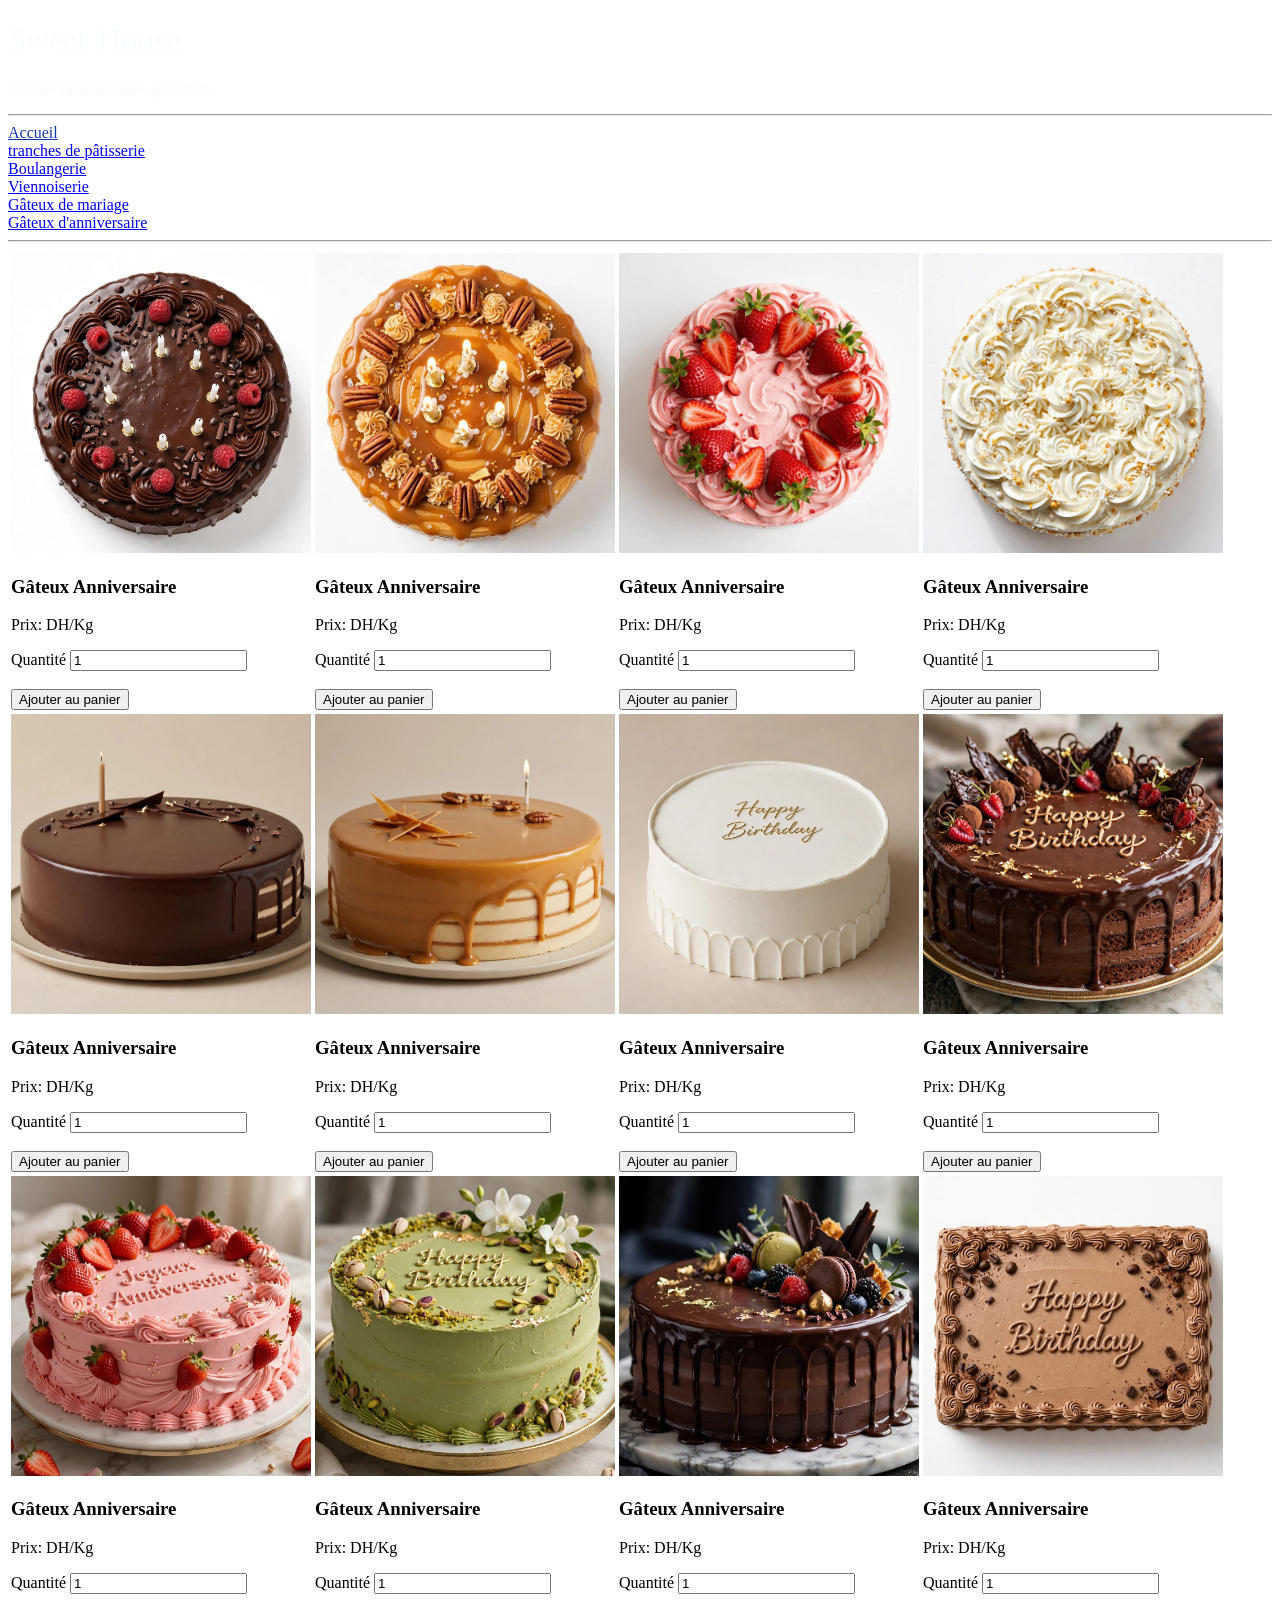
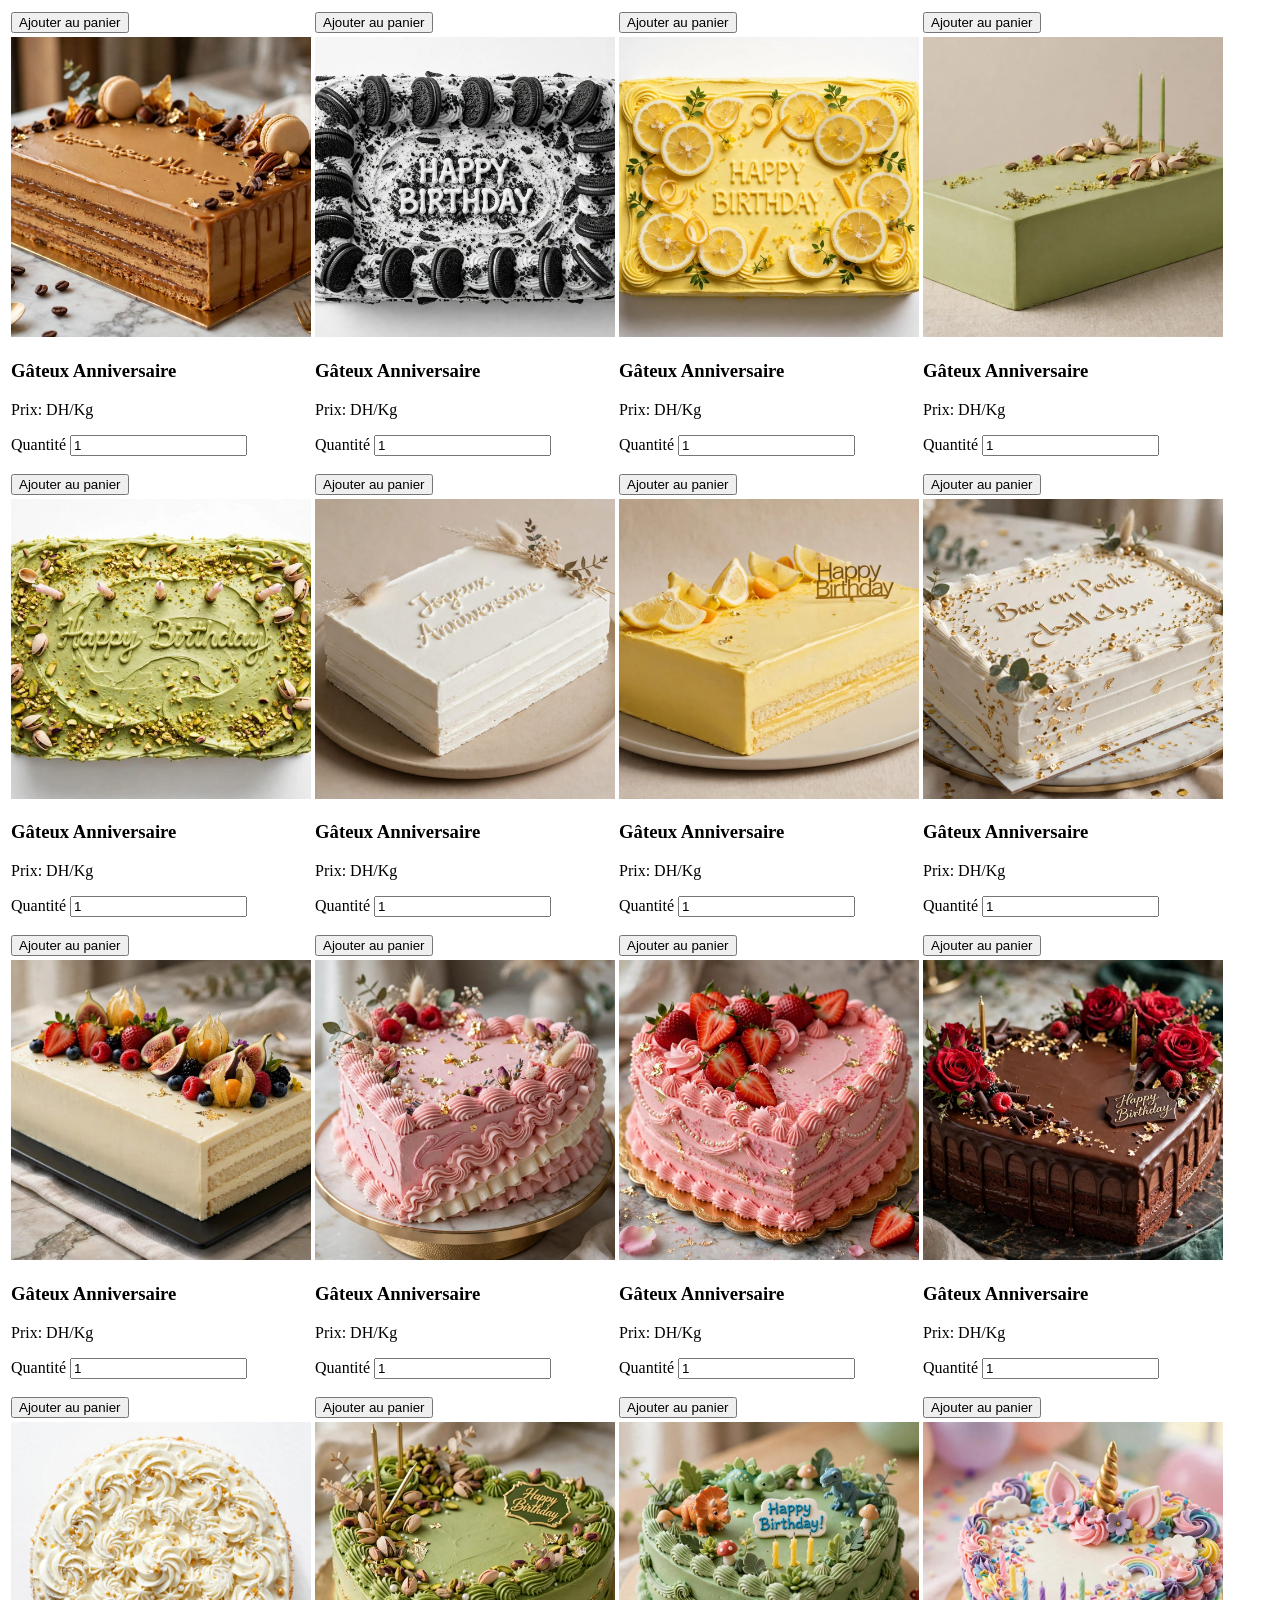
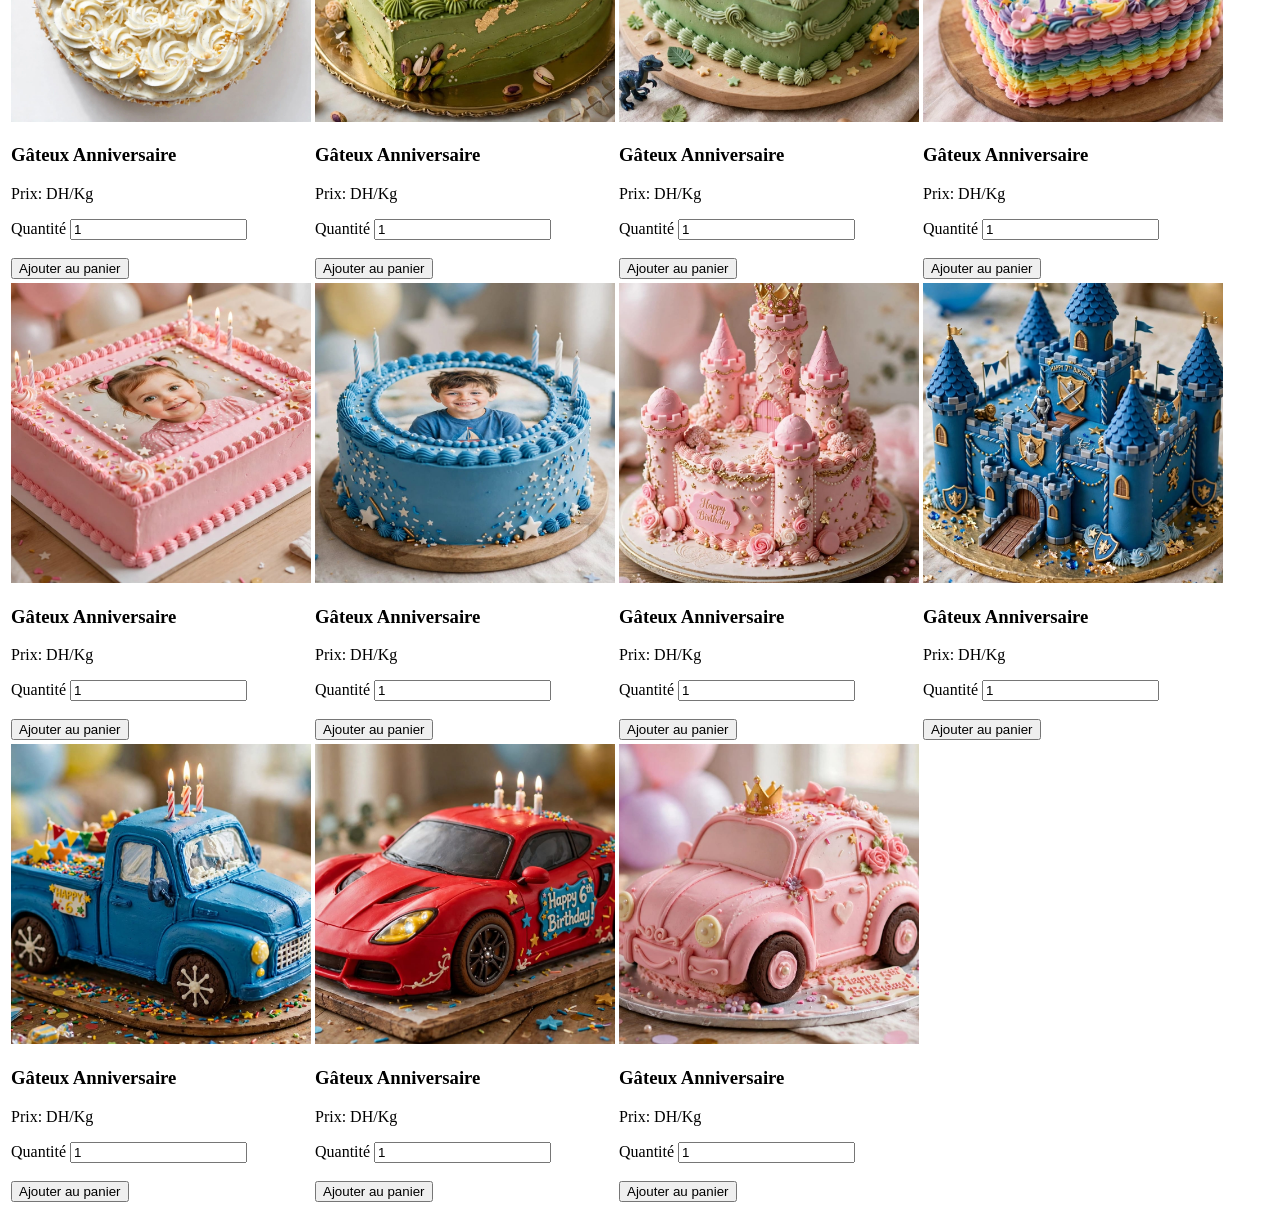
==== anniversaire.html @ 905fd3c9 "Add files via upload" ====
<!DOCTYPE html>
<html lang="en">
<head>
    <meta charset="UTF-8">
    <meta name="viewport" content="width=device-width, initial-scale=1.0">
    <title>Document</title>
</head>
<body>
       <div style="background-image: url(pain.jpeg);">
    <header>
    <h1 style="color: rgb(249, 254, 251);size: 100;">Sweet House</h1>
    <p style="color: rgb(248, 249, 249);">Bienvenue dans notre pâtisserie</p>
    </header>
    <hr>
    <nav>
        <a style="color: rgb(20, 56, 176);" href="indix.html">Accueil</a> <br>
        <a style="color: blue;" href="tranches.html">tranches de pâtisserie</a> <br>
        <a style="color: blue;" href="boulangerie.html">Boulangerie</a> <br>
        <a style="color: blue;" href="viennoiserie.html">Viennoiserie</a><br>
        <a style="color: blue;" href="mariage.html">Gâteux de mariage</a> <br>
        <a style="color: blue;" href="anniversaire.html">Gâteux d'anniversaire</a>
    </nav>
    </div>
    <hr>
    <table>
        <tr>
            <td>
                     <img src="birthay1.jpeg" alt="birthay1" width="300" height="300" style="object-fit: cover;">
                         <h3>Gâteux Anniversaire</h3>
                        <p> Prix: DH/Kg</p>
                        <label>Quantité</label>
                        <input type="number" min="1" value="1">
                        <br><br>
                        <button>Ajouter au panier</button>
            </td>
            <td>
                   <img src="birthday2.jpeg" alt="birthday2" width="300" height="300" style="object-fit: cover;">
                         <h3>Gâteux Anniversaire</h3>
                        <p> Prix: DH/Kg</p>
                        <label>Quantité</label>
                        <input type="number" min="1" value="1">
                        <br><br>
                        <button>Ajouter au panier</button>
            </td>
            <td>
                 <img src="birthday3.jpeg" alt="birthday3" width="300" height="300" style="object-fit: cover;">
                         <h3>Gâteux Anniversaire</h3>
                        <p> Prix: DH/Kg</p>
                        <label>Quantité</label>
                        <input type="number" min="1" value="1">
                        <br><br>
                        <button>Ajouter au panier</button>
            </td>
            <td>
                 <img src="birthday4.jpeg" alt="birthday4" width="300" height="300" style="object-fit: cover;">
                         <h3>Gâteux Anniversaire</h3>
                        <p> Prix: DH/Kg</p>
                        <label>Quantité</label>
                        <input type="number" min="1" value="1">
                        <br><br>
                        <button>Ajouter au panier</button>
            </td>
        </tr>
        <tr>
            <td>
                 <img src="birthday5.jpeg" alt="birthday5" width="300" height="300" style="object-fit: cover;">
                         <h3>Gâteux Anniversaire</h3>
                        <p> Prix: DH/Kg</p>
                        <label>Quantité</label>
                        <input type="number" min="1" value="1">
                        <br><br>
                        <button>Ajouter au panier</button>
            </td>
            <td>
                 <img src="birthday6.jpeg" alt="birthday6" width="300" height="300" style="object-fit: cover;">
                         <h3>Gâteux Anniversaire</h3>
                        <p> Prix: DH/Kg</p>
                        <label>Quantité</label>
                        <input type="number" min="1" value="1">
                        <br><br>
                        <button>Ajouter au panier</button>
            </td>
            <td>
                 <img src="birthday7.jpeg" alt="birthday7" width="300" height="300" style="object-fit: cover;">
                         <h3>Gâteux Anniversaire</h3>
                        <p> Prix: DH/Kg</p>
                        <label>Quantité</label>
                        <input type="number" min="1" value="1">
                        <br><br>
                        <button>Ajouter au panier</button>
            </td>
            <td>
                 <img src="birthday8.jpeg" alt="birthday8" width="300" height="300" style="object-fit: cover;">
                         <h3>Gâteux Anniversaire</h3>
                        <p> Prix: DH/Kg</p>
                        <label>Quantité</label>
                        <input type="number" min="1" value="1">
                        <br><br>
                        <button>Ajouter au panier</button>
            </td>
        </tr>
        <tr>
            <td>
                 <img src="birthday9.jpeg" alt="birthday9" width="300" height="300" style="object-fit: cover;">
                         <h3>Gâteux Anniversaire</h3>
                        <p> Prix: DH/Kg</p>
                        <label>Quantité</label>
                        <input type="number" min="1" value="1">
                        <br><br>
                        <button>Ajouter au panier</button>
            </td>
            <td>
                 <img src="birthday10.jpeg" alt="birthday10" width="300" height="300" style="object-fit: cover;">
                         <h3>Gâteux Anniversaire</h3>
                        <p> Prix: DH/Kg</p>
                        <label>Quantité</label>
                        <input type="number" min="1" value="1">
                        <br><br>
                        <button>Ajouter au panier</button>
            </td>
            <td>
                 <img src="birthday21.jpeg" alt="birthday21" width="300" height="300" style="object-fit: cover;">
                         <h3>Gâteux Anniversaire</h3>
                        <p> Prix: DH/Kg</p>
                        <label>Quantité</label>
                        <input type="number" min="1" value="1">
                        <br><br>
                        <button>Ajouter au panier</button>
            </td>
            <td>
                 <img src="birthday11.jpeg" alt="birthday11" width="300" height="300" style="object-fit: cover;">
                         <h3>Gâteux Anniversaire</h3>
                        <p> Prix: DH/Kg</p>
                        <label>Quantité</label>
                        <input type="number" min="1" value="1">
                        <br><br>
                        <button>Ajouter au panier</button>
            </td>
        </tr>
        <tr>
            <td>
                 <img src="birthday18.jpeg" alt="birthday18" width="300" height="300" style="object-fit: cover;">
                         <h3>Gâteux Anniversaire</h3>
                        <p> Prix: DH/Kg</p>
                        <label>Quantité</label>
                        <input type="number" min="1" value="1">
                        <br><br>
                        <button>Ajouter au panier</button>
            </td>
            <td>
                 <img src="birthday14.jpeg" alt="birthday14" width="300" height="300" style="object-fit: cover;">
                         <h3>Gâteux Anniversaire</h3>
                        <p> Prix: DH/Kg</p>
                        <label>Quantité</label>
                        <input type="number" min="1" value="1">
                        <br><br>
                        <button>Ajouter au panier</button>
            </td>
            <td>
                 <img src="birthday13.jpeg" alt="birthday13" width="300" height="300" style="object-fit: cover;">
                         <h3>Gâteux Anniversaire</h3>
                        <p> Prix: DH/Kg</p>
                        <label>Quantité</label>
                        <input type="number" min="1" value="1">
                        <br><br>
                        <button>Ajouter au panier</button>
            </td>
            <td>
                 <img src="birthday15.jpeg" alt="birthday15" width="300" height="300" style="object-fit: cover;">
                         <h3>Gâteux Anniversaire</h3>
                        <p> Prix: DH/Kg</p>
                        <label>Quantité</label>
                        <input type="number" min="1" value="1">
                        <br><br>
                        <button>Ajouter au panier</button>
            </td>
        </tr>
        <tr>
            <td>
                 <img src="birthday12.jpeg" alt="birthday12" width="300" height="300" style="object-fit: cover;">
                         <h3>Gâteux Anniversaire</h3>
                        <p> Prix: DH/Kg</p>
                        <label>Quantité</label>
                        <input type="number" min="1" value="1">
                        <br><br>
                        <button>Ajouter au panier</button>
            </td>
            <td>
                 <img src="birthday17.jpeg" alt="birthday17" width="300" height="300" style="object-fit: cover;">
                         <h3>Gâteux Anniversaire</h3>
                        <p> Prix: DH/Kg</p>
                        <label>Quantité</label>
                        <input type="number" min="1" value="1">
                        <br><br>
                        <button>Ajouter au panier</button>
            </td>
            <td>
                 <img src="birthday16.jpeg" alt="birthday16" width="300" height="300" style="object-fit: cover;">
                         <h3>Gâteux Anniversaire</h3>
                        <p> Prix: DH/Kg</p>
                        <label>Quantité</label>
                        <input type="number" min="1" value="1">
                        <br><br>
                        <button>Ajouter au panier</button>
            </td>
            <td>
                 <img src="birthday19.jpeg" alt="birthday19" width="300" height="300" style="object-fit: cover;">
                         <h3>Gâteux Anniversaire</h3>
                        <p> Prix: DH/Kg</p>
                        <label>Quantité</label>
                        <input type="number" min="1" value="1">
                        <br><br>
                        <button>Ajouter au panier</button>
            </td>
        </tr>
        <tr>
            <td>
                 <img src="birthday20.jpeg" alt="birthday20" width="300" height="300" style="object-fit: cover;">
                         <h3>Gâteux Anniversaire</h3>
                        <p> Prix: DH/Kg</p>
                        <label>Quantité</label>
                        <input type="number" min="1" value="1">
                        <br><br>
                        <button>Ajouter au panier</button>
            </td>
            <td>
                 <img src="birthday28.jpeg" alt="birthday28" width="300" height="300" style="object-fit: cover;">
                         <h3>Gâteux Anniversaire</h3>
                        <p> Prix: DH/Kg</p>
                        <label>Quantité</label>
                        <input type="number" min="1" value="1">
                        <br><br>
                        <button>Ajouter au panier</button>
            </td>
            <td>
                 <img src="birthday23.jpeg" alt="birthday23" width="300" height="300" style="object-fit: cover;">
                         <h3>Gâteux Anniversaire</h3>
                        <p> Prix: DH/Kg</p>
                        <label>Quantité</label>
                        <input type="number" min="1" value="1">
                        <br><br>
                        <button>Ajouter au panier</button>
            </td>
            <td>
                 <img src="birthday22.jpeg" alt="birthday22" width="300" height="300" style="object-fit: cover;">
                         <h3>Gâteux Anniversaire</h3>
                        <p> Prix: DH/Kg</p>
                        <label>Quantité</label>
                        <input type="number" min="1" value="1">
                        <br><br>
                        <button>Ajouter au panier</button>
            </td>
        </tr>
        <tr>
            <td>
                 <img src="birthday4.jpeg" alt="birthday24" width="300" height="300" style="object-fit: cover;">
                         <h3>Gâteux Anniversaire</h3>
                        <p> Prix: DH/Kg</p>
                        <label>Quantité</label>
                        <input type="number" min="1" value="1">
                        <br><br>
                        <button>Ajouter au panier</button>
            </td>
            <td>
                 <img src="birthday25.jpeg" alt="birthday25" width="300" height="300" style="object-fit: cover;">
                         <h3>Gâteux Anniversaire</h3>
                        <p> Prix: DH/Kg</p>
                        <label>Quantité</label>
                        <input type="number" min="1" value="1">
                        <br><br>
                        <button>Ajouter au panier</button>
            </td>
            <td>
                 <img src="birthday27.jpeg" alt="birthday27" width="300" height="300" style="object-fit: cover;">
                         <h3>Gâteux Anniversaire</h3>
                        <p> Prix: DH/Kg</p>
                        <label>Quantité</label>
                        <input type="number" min="1" value="1">
                        <br><br>
                        <button>Ajouter au panier</button>
            </td>
            <td>
                 <img src="birthday26.jpeg" alt="birthday26" width="300" height="300" style="object-fit: cover;">
                         <h3>Gâteux Anniversaire</h3>
                        <p> Prix: DH/Kg</p>
                        <label>Quantité</label>
                        <input type="number" min="1" value="1">
                        <br><br>
                        <button>Ajouter au panier</button>
            </td>
        </tr>
        <tr>
            <td>
                 <img src="birthday29.jpeg" alt="birthday29" width="300" height="300" style="object-fit: cover;">
                         <h3>Gâteux Anniversaire</h3>
                        <p> Prix: DH/Kg</p>
                        <label>Quantité</label>
                        <input type="number" min="1" value="1">
                        <br><br>
                        <button>Ajouter au panier</button>
            </td>
            <td>
                 <img src="birthday30.jpeg" alt="birthday30" width="300" height="300" style="object-fit: cover;">
                         <h3>Gâteux Anniversaire</h3>
                        <p> Prix: DH/Kg</p>
                        <label>Quantité</label>
                        <input type="number" min="1" value="1">
                        <br><br>
                        <button>Ajouter au panier</button>
            </td>
            <td>
                 <img src="birthday34.jpeg" alt="birthday34" width="300" height="300" style="object-fit: cover;">
                         <h3>Gâteux Anniversaire</h3>
                        <p> Prix: DH/Kg</p>
                        <label>Quantité</label>
                        <input type="number" min="1" value="1">
                        <br><br>
                        <button>Ajouter au panier</button>
            </td>
            <td>
                 <img src="birthday35.jpeg" alt="birthday35" width="300" height="300" style="object-fit: cover;">
                         <h3>Gâteux Anniversaire</h3>
                        <p> Prix: DH/Kg</p>
                        <label>Quantité</label>
                        <input type="number" min="1" value="1">
                        <br><br>
                        <button>Ajouter au panier</button>
            </td>
        </tr>
        <tr>
            <td>
                 <img src="birthday32.jpeg" alt="birthday32" width="300" height="300" style="object-fit: cover;">
                         <h3>Gâteux Anniversaire</h3>
                        <p> Prix: DH/Kg</p>
                        <label>Quantité</label>
                        <input type="number" min="1" value="1">
                        <br><br>
                        <button>Ajouter au panier</button>
            </td>
            <td>
                 <img src="birthday31.jpeg" alt="birthday31" width="300" height="300" style="object-fit: cover;">
                         <h3>Gâteux Anniversaire</h3>
                        <p> Prix: DH/Kg</p>
                        <label>Quantité</label>
                        <input type="number" min="1" value="1">
                        <br><br>
                        <button>Ajouter au panier</button>
            </td>
            <td>
                 <img src="birthday33.jpeg" alt="birthday33" width="300" height="300" style="object-fit: cover;">
                         <h3>Gâteux Anniversaire</h3>
                        <p> Prix: DH/Kg</p>
                        <label>Quantité</label>
                        <input type="number" min="1" value="1">
                        <br><br>
                        <button>Ajouter au panier</button>
            </td>
        </tr>
    </table>
</body>
</html>
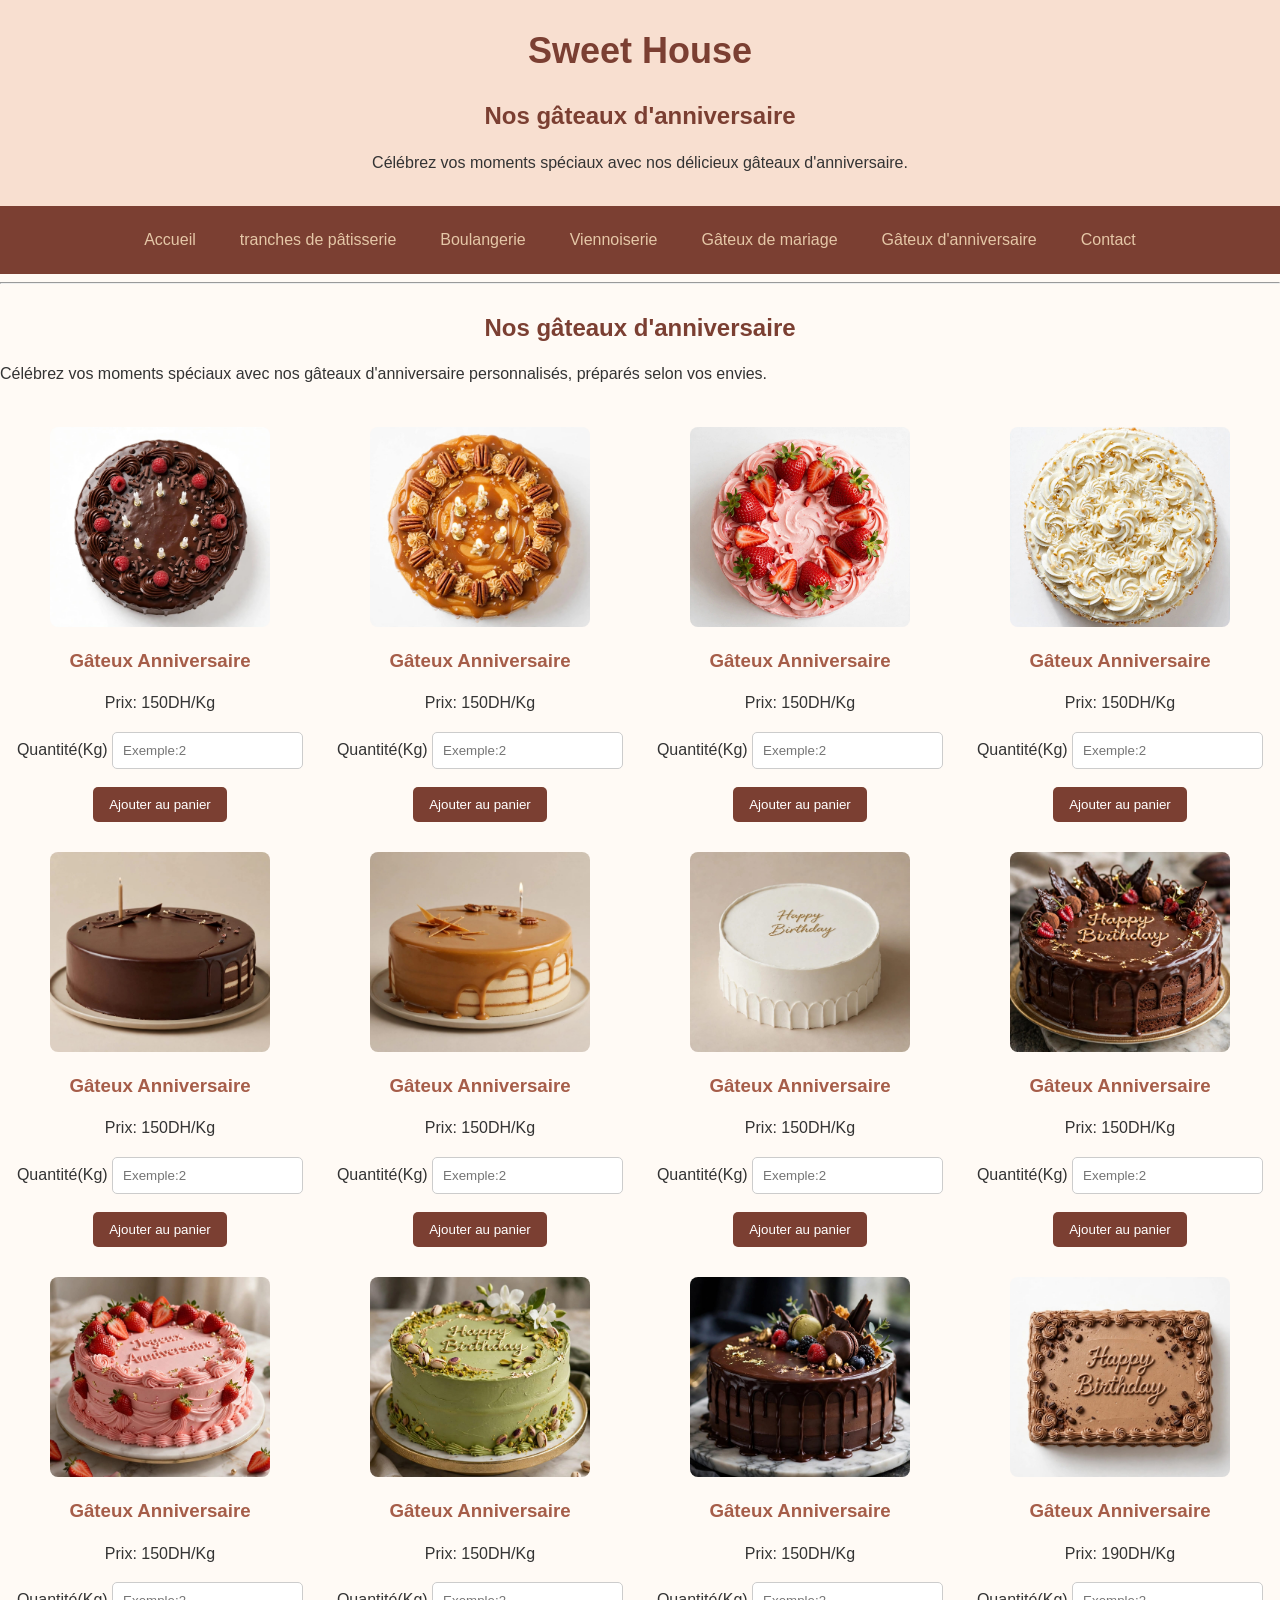
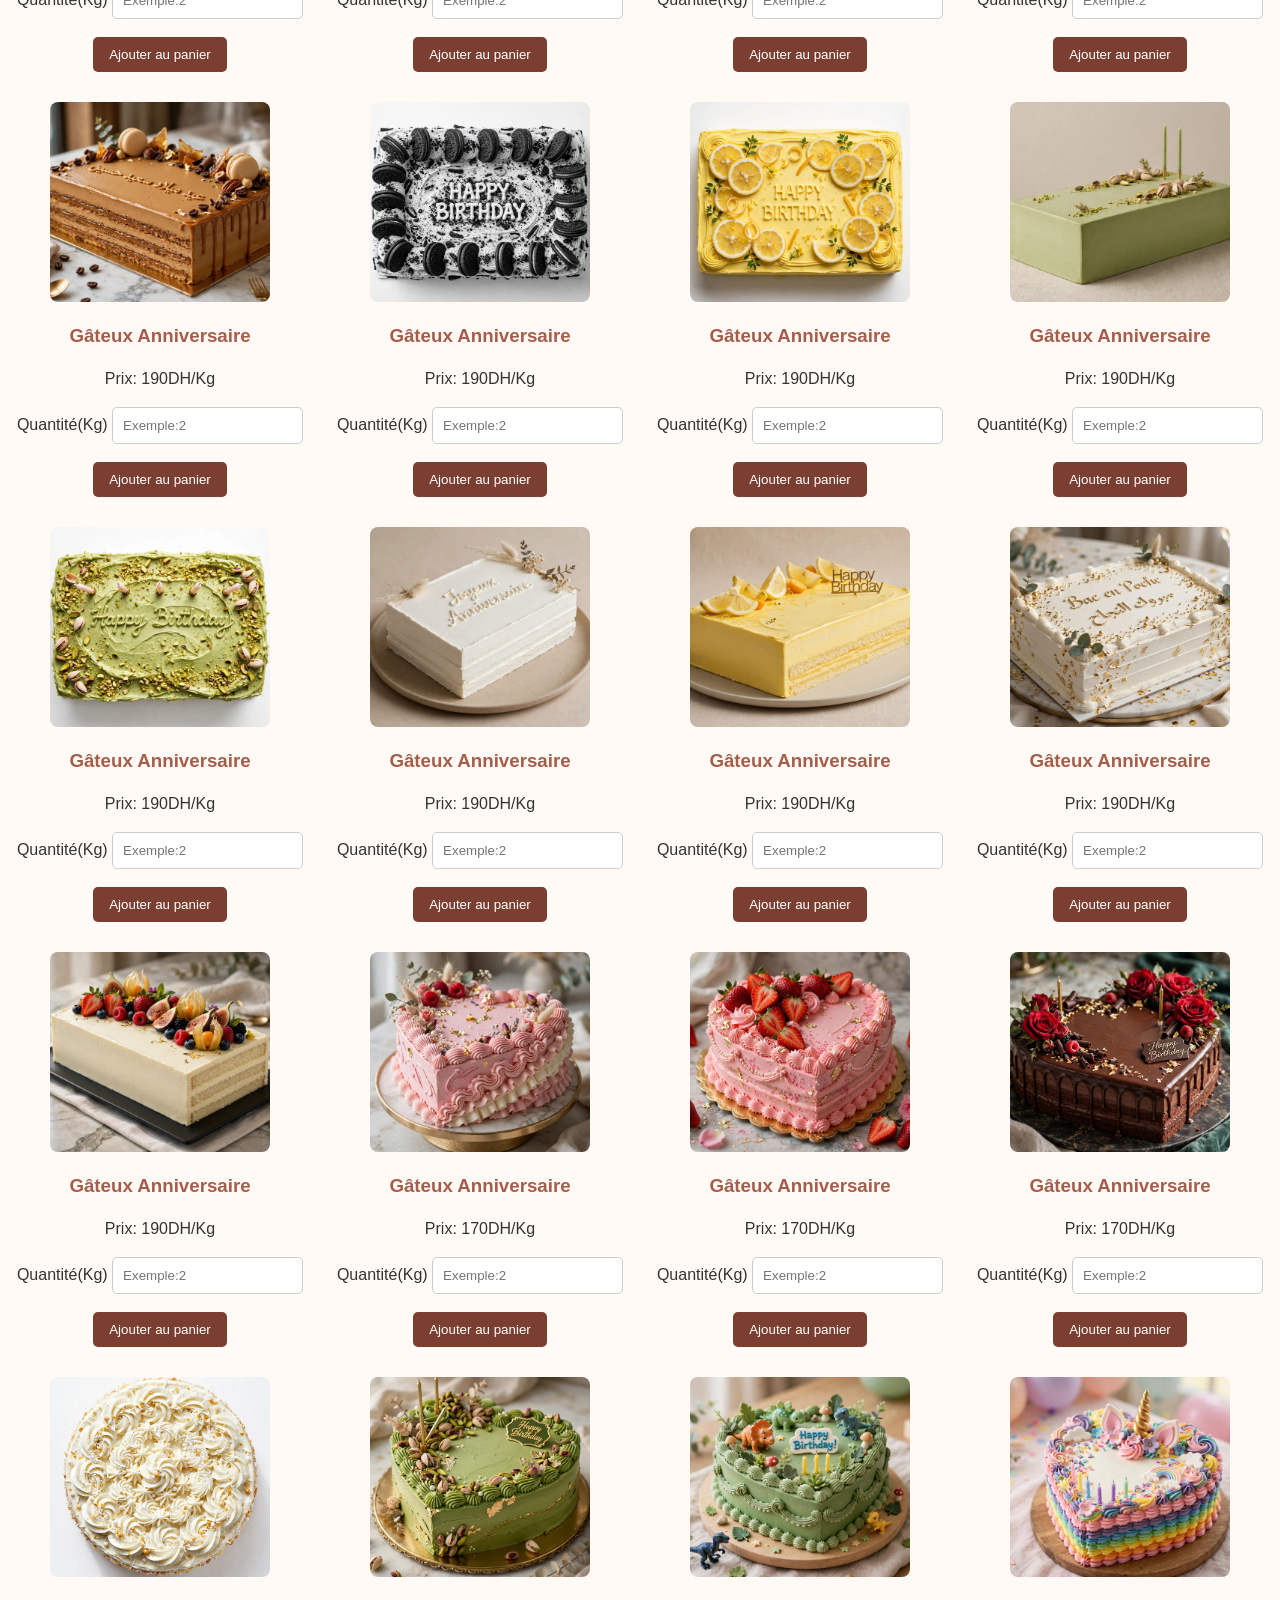
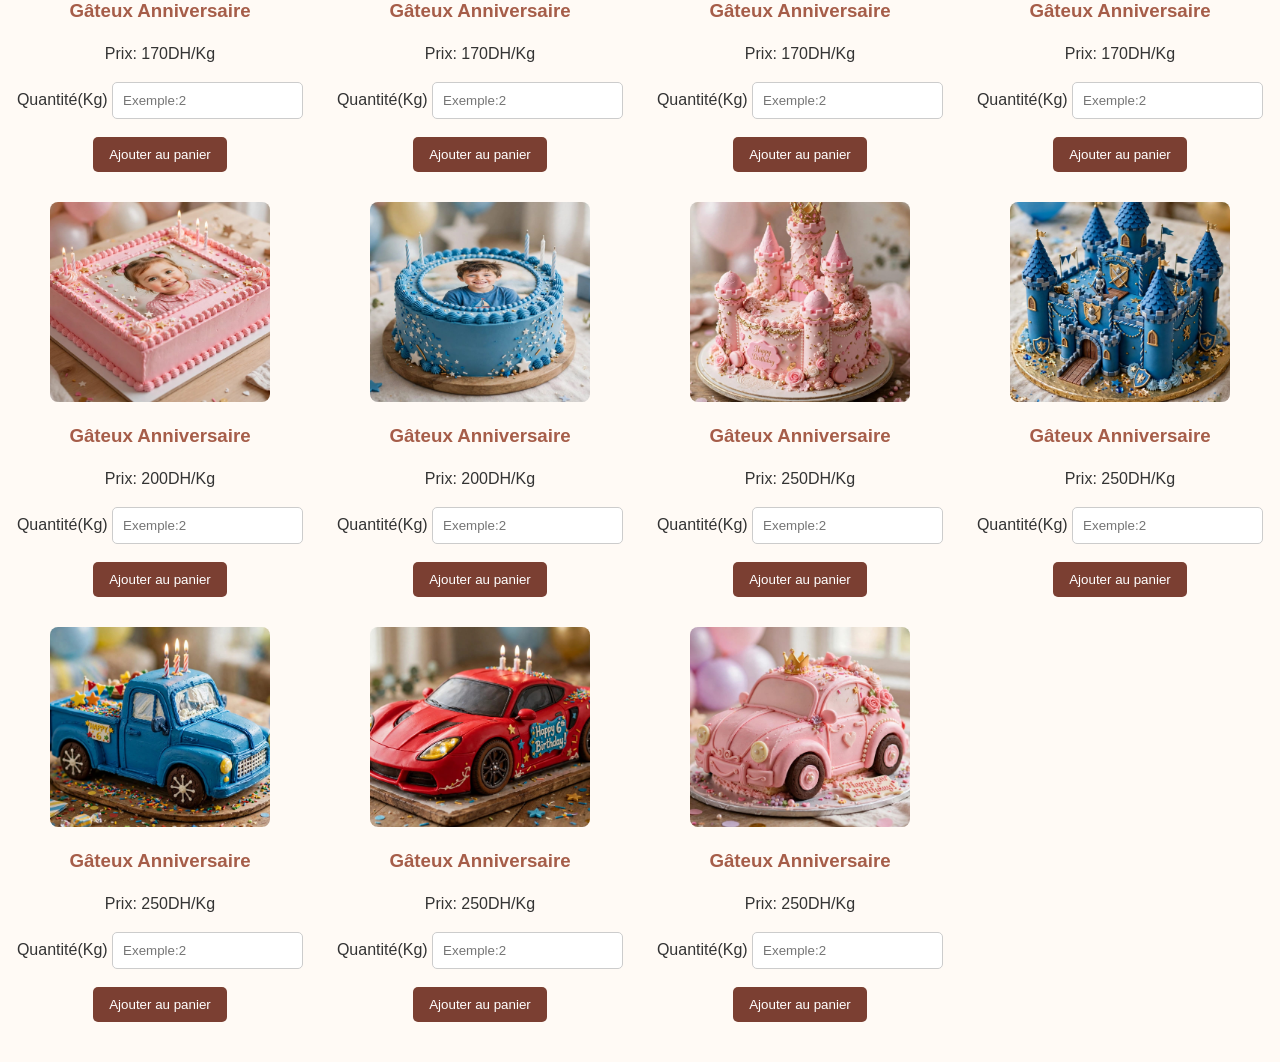
==== commit ca9b72ec: "Add files via upload" ====
--- a/anniversaire.html
+++ b/anniversaire.html
@@ -4,59 +4,62 @@
     <meta charset="UTF-8">
     <meta name="viewport" content="width=device-width, initial-scale=1.0">
     <title>Document</title>
+    <link rel="stylesheet" href="style.css">
 </head>
 <body>
-       <div style="background-image: url(pain.jpeg);">
+      <div>
     <header>
-    <h1 style="color: rgb(249, 254, 251);size: 100;">Sweet House</h1>
-    <p style="color: rgb(248, 249, 249);">Bienvenue dans notre pâtisserie</p>
+        <h1>Sweet House</h1>
+        <h2>Nos gâteaux d'anniversaire</h2>
+        <p>Célébrez vos moments spéciaux avec nos délicieux gâteaux d'anniversaire.</p>
     </header>
-    <hr>
     <nav>
-        <a style="color: rgb(20, 56, 176);" href="indix.html">Accueil</a> <br>
-        <a style="color: blue;" href="tranches.html">tranches de pâtisserie</a> <br>
-        <a style="color: blue;" href="boulangerie.html">Boulangerie</a> <br>
-        <a style="color: blue;" href="viennoiserie.html">Viennoiserie</a><br>
-        <a style="color: blue;" href="mariage.html">Gâteux de mariage</a> <br>
-        <a style="color: blue;" href="anniversaire.html">Gâteux d'anniversaire</a>
+        <a  href="index.html">Accueil</a> <br>
+        <a  href="tranches.html">tranches de pâtisserie</a> <br>
+        <a  href="boulangerie.html">Boulangerie</a> <br>
+        <a  href="viennoiserie.html">Viennoiserie</a><br>
+        <a  href="mariage.html">Gâteux de mariage</a> <br>
+        <a  href="anniversaire.html">Gâteux d'anniversaire</a><br>
+        <a  href="contact.html">Contact</a>
     </nav>
     </div>
     <hr>
+    <h2>Nos gâteaux d'anniversaire</h2>
+    <p>Célébrez vos moments spéciaux avec nos gâteaux d'anniversaire personnalisés, préparés selon vos envies.</p>
     <table>
         <tr>
             <td>
                      <img src="birthay1.jpeg" alt="birthay1" width="300" height="300" style="object-fit: cover;">
                          <h3>Gâteux Anniversaire</h3>
-                        <p> Prix: DH/Kg</p>
-                        <label>Quantité</label>
-                        <input type="number" min="1" value="1">
+                        <p> Prix: 150DH/Kg</p>
+                        <label for="quantite1">Quantité(Kg)</label>
+                        <input type="number" id="quantite1" name="quantite1" min="0.5" step="0.5" placeholder="Exemple:2">
                         <br><br>
                         <button>Ajouter au panier</button>
             </td>
             <td>
                    <img src="birthday2.jpeg" alt="birthday2" width="300" height="300" style="object-fit: cover;">
                          <h3>Gâteux Anniversaire</h3>
-                        <p> Prix: DH/Kg</p>
-                        <label>Quantité</label>
-                        <input type="number" min="1" value="1">
+                         <p> Prix: 150DH/Kg</p>
+                        <label for="quantite2">Quantité(Kg)</label>
+                        <input type="number" id="quantite2" name="quantite2" min="0.5" step="0.5" placeholder="Exemple:2">
                         <br><br>
                         <button>Ajouter au panier</button>
             </td>
             <td>
                  <img src="birthday3.jpeg" alt="birthday3" width="300" height="300" style="object-fit: cover;">
                          <h3>Gâteux Anniversaire</h3>
-                        <p> Prix: DH/Kg</p>
-                        <label>Quantité</label>
-                        <input type="number" min="1" value="1">
-                        <br><br>
-                        <button>Ajouter au panier</button>
-            </td>
+                       <p> Prix: 150DH/Kg</p>
+                        <label for="quantite3">Quantité(Kg)</label>
+                        <input type="number" id="quantite3" name="quantite3" min="0.5" step="0.5" placeholder="Exemple:2">
+                        <br><br>
+                        <button>Ajouter au panier</button>
             <td>
                  <img src="birthday4.jpeg" alt="birthday4" width="300" height="300" style="object-fit: cover;">
                          <h3>Gâteux Anniversaire</h3>
-                        <p> Prix: DH/Kg</p>
-                        <label>Quantité</label>
-                        <input type="number" min="1" value="1">
+                        <p> Prix: 150DH/Kg</p>
+                        <label for="quantite4">Quantité(Kg)</label>
+                        <input type="number" id="quantite4" name="quantite4" min="0.5" step="0.5" placeholder="Exemple:2">
                         <br><br>
                         <button>Ajouter au panier</button>
             </td>
@@ -65,36 +68,36 @@
             <td>
                  <img src="birthday5.jpeg" alt="birthday5" width="300" height="300" style="object-fit: cover;">
                          <h3>Gâteux Anniversaire</h3>
-                        <p> Prix: DH/Kg</p>
-                        <label>Quantité</label>
-                        <input type="number" min="1" value="1">
+                        <p> Prix: 150DH/Kg</p>
+                        <label for="quantite5">Quantité(Kg)</label>
+                        <input type="number" id="quantite5" name="quantite5" min="0.5" step="0.5" placeholder="Exemple:2">
                         <br><br>
                         <button>Ajouter au panier</button>
             </td>
             <td>
                  <img src="birthday6.jpeg" alt="birthday6" width="300" height="300" style="object-fit: cover;">
                          <h3>Gâteux Anniversaire</h3>
-                        <p> Prix: DH/Kg</p>
-                        <label>Quantité</label>
-                        <input type="number" min="1" value="1">
+                        <p> Prix: 150DH/Kg</p>
+                        <label for="quantite6">Quantité(Kg)</label>
+                        <input type="number" id="quantite6" name="quantite6" min="0.5" step="0.5" placeholder="Exemple:2">
                         <br><br>
                         <button>Ajouter au panier</button>
             </td>
             <td>
                  <img src="birthday7.jpeg" alt="birthday7" width="300" height="300" style="object-fit: cover;">
                          <h3>Gâteux Anniversaire</h3>
-                        <p> Prix: DH/Kg</p>
-                        <label>Quantité</label>
-                        <input type="number" min="1" value="1">
+                        <p> Prix: 150DH/Kg</p>
+                        <label for="quantite7">Quantité(Kg)</label>
+                        <input type="number" id="quantite7" name="quantite7" min="0.5" step="0.5" placeholder="Exemple:2">
                         <br><br>
                         <button>Ajouter au panier</button>
             </td>
             <td>
                  <img src="birthday8.jpeg" alt="birthday8" width="300" height="300" style="object-fit: cover;">
                          <h3>Gâteux Anniversaire</h3>
-                        <p> Prix: DH/Kg</p>
-                        <label>Quantité</label>
-                        <input type="number" min="1" value="1">
+                         <p> Prix: 150DH/Kg</p>
+                        <label for="quantite8">Quantité(Kg)</label>
+                        <input type="number" id="quantite8" name="quantite8" min="0.5" step="0.5" placeholder="Exemple:2">
                         <br><br>
                         <button>Ajouter au panier</button>
             </td>
@@ -103,74 +106,75 @@
             <td>
                  <img src="birthday9.jpeg" alt="birthday9" width="300" height="300" style="object-fit: cover;">
                          <h3>Gâteux Anniversaire</h3>
-                        <p> Prix: DH/Kg</p>
-                        <label>Quantité</label>
-                        <input type="number" min="1" value="1">
+                      <p> Prix: 150DH/Kg</p>
+                        <label for="quantite9">Quantité(Kg)</label>
+                        <input type="number" id="quantite9" name="quantite9" min="0.5" step="0.5" placeholder="Exemple:2">
                         <br><br>
                         <button>Ajouter au panier</button>
             </td>
             <td>
                  <img src="birthday10.jpeg" alt="birthday10" width="300" height="300" style="object-fit: cover;">
                          <h3>Gâteux Anniversaire</h3>
-                        <p> Prix: DH/Kg</p>
-                        <label>Quantité</label>
-                        <input type="number" min="1" value="1">
+                        <p> Prix: 150DH/Kg</p>
+                        <label for="quantite10">Quantité(Kg)</label>
+                        <input type="number" id="quantite10" name="quantite10" min="0.5" step="0.5" placeholder="Exemple:2">
                         <br><br>
                         <button>Ajouter au panier</button>
             </td>
             <td>
                  <img src="birthday21.jpeg" alt="birthday21" width="300" height="300" style="object-fit: cover;">
                          <h3>Gâteux Anniversaire</h3>
-                        <p> Prix: DH/Kg</p>
-                        <label>Quantité</label>
-                        <input type="number" min="1" value="1">
+                         <p> Prix: 150DH/Kg</p>
+                        <label for="quantite11">Quantité(Kg)</label>
+                        <input type="number" id="quantite11" name="quantite11" min="0.5" step="0.5" placeholder="Exemple:2">
                         <br><br>
                         <button>Ajouter au panier</button>
             </td>
             <td>
                  <img src="birthday11.jpeg" alt="birthday11" width="300" height="300" style="object-fit: cover;">
                          <h3>Gâteux Anniversaire</h3>
-                        <p> Prix: DH/Kg</p>
-                        <label>Quantité</label>
-                        <input type="number" min="1" value="1">
-                        <br><br>
-                        <button>Ajouter au panier</button>
+                          <p> Prix: 190DH/Kg</p>
+                        <label for="quantite12">Quantité(Kg)</label>
+                        <input type="number" id="quantite12" name="quantite12" min="0.5" step="0.5" placeholder="Exemple:2">
+                        <br><br>
+                        <button>Ajouter au panier</button>
+            </td>
             </td>
         </tr>
         <tr>
             <td>
                  <img src="birthday18.jpeg" alt="birthday18" width="300" height="300" style="object-fit: cover;">
                          <h3>Gâteux Anniversaire</h3>
-                        <p> Prix: DH/Kg</p>
-                        <label>Quantité</label>
-                        <input type="number" min="1" value="1">
+                        <p> Prix: 190DH/Kg</p>
+                        <label for="quantite13">Quantité(Kg)</label>
+                        <input type="number" id="quantite13" name="quantite13" min="0.5" step="0.5" placeholder="Exemple:2">
                         <br><br>
                         <button>Ajouter au panier</button>
             </td>
             <td>
                  <img src="birthday14.jpeg" alt="birthday14" width="300" height="300" style="object-fit: cover;">
                          <h3>Gâteux Anniversaire</h3>
-                        <p> Prix: DH/Kg</p>
-                        <label>Quantité</label>
-                        <input type="number" min="1" value="1">
+                         <p> Prix: 190DH/Kg</p>
+                        <label for="quantite14">Quantité(Kg)</label>
+                        <input type="number" id="quantite14" name="quantite14" min="0.5" step="0.5" placeholder="Exemple:2">
                         <br><br>
                         <button>Ajouter au panier</button>
             </td>
             <td>
                  <img src="birthday13.jpeg" alt="birthday13" width="300" height="300" style="object-fit: cover;">
                          <h3>Gâteux Anniversaire</h3>
-                        <p> Prix: DH/Kg</p>
-                        <label>Quantité</label>
-                        <input type="number" min="1" value="1">
+                        <p> Prix: 190DH/Kg</p>
+                        <label for="quantite15">Quantité(Kg)</label>
+                        <input type="number" id="quantite15" name="quantite15" min="0.5" step="0.5" placeholder="Exemple:2">
                         <br><br>
                         <button>Ajouter au panier</button>
             </td>
             <td>
                  <img src="birthday15.jpeg" alt="birthday15" width="300" height="300" style="object-fit: cover;">
                          <h3>Gâteux Anniversaire</h3>
-                        <p> Prix: DH/Kg</p>
-                        <label>Quantité</label>
-                        <input type="number" min="1" value="1">
+                       <p> Prix: 190DH/Kg</p>
+                        <label for="quantite16">Quantité(Kg)</label>
+                        <input type="number" id="quantite16" name="quantite16" min="0.5" step="0.5" placeholder="Exemple:2">
                         <br><br>
                         <button>Ajouter au panier</button>
             </td>
@@ -179,36 +183,36 @@
             <td>
                  <img src="birthday12.jpeg" alt="birthday12" width="300" height="300" style="object-fit: cover;">
                          <h3>Gâteux Anniversaire</h3>
-                        <p> Prix: DH/Kg</p>
-                        <label>Quantité</label>
-                        <input type="number" min="1" value="1">
+                       <p> Prix: 190DH/Kg</p>
+                        <label for="quantite17">Quantité(Kg)</label>
+                        <input type="number" id="quantite17" name="quantite17" min="0.5" step="0.5" placeholder="Exemple:2">
                         <br><br>
                         <button>Ajouter au panier</button>
             </td>
             <td>
                  <img src="birthday17.jpeg" alt="birthday17" width="300" height="300" style="object-fit: cover;">
                          <h3>Gâteux Anniversaire</h3>
-                        <p> Prix: DH/Kg</p>
-                        <label>Quantité</label>
-                        <input type="number" min="1" value="1">
+                         <p> Prix: 190DH/Kg</p>
+                        <label for="quantite18">Quantité(Kg)</label>
+                        <input type="number" id="quantite18" name="quantite18" min="0.5" step="0.5" placeholder="Exemple:2">
                         <br><br>
                         <button>Ajouter au panier</button>
             </td>
             <td>
                  <img src="birthday16.jpeg" alt="birthday16" width="300" height="300" style="object-fit: cover;">
                          <h3>Gâteux Anniversaire</h3>
-                        <p> Prix: DH/Kg</p>
-                        <label>Quantité</label>
-                        <input type="number" min="1" value="1">
+                         <p> Prix: 190DH/Kg</p>
+                        <label for="quantite19">Quantité(Kg)</label>
+                        <input type="number" id="quantite19" name="quantite19" min="0.5" step="0.5" placeholder="Exemple:2">
                         <br><br>
                         <button>Ajouter au panier</button>
             </td>
             <td>
                  <img src="birthday19.jpeg" alt="birthday19" width="300" height="300" style="object-fit: cover;">
                          <h3>Gâteux Anniversaire</h3>
-                        <p> Prix: DH/Kg</p>
-                        <label>Quantité</label>
-                        <input type="number" min="1" value="1">
+                        <p> Prix: 190DH/Kg</p>
+                        <label for="quantite20">Quantité(Kg)</label>
+                        <input type="number" id="quantite20" name="quantite20" min="0.5" step="0.5" placeholder="Exemple:2">
                         <br><br>
                         <button>Ajouter au panier</button>
             </td>
@@ -217,36 +221,36 @@
             <td>
                  <img src="birthday20.jpeg" alt="birthday20" width="300" height="300" style="object-fit: cover;">
                          <h3>Gâteux Anniversaire</h3>
-                        <p> Prix: DH/Kg</p>
-                        <label>Quantité</label>
-                        <input type="number" min="1" value="1">
+                        <p> Prix: 190DH/Kg</p>
+                        <label for="quantite21">Quantité(Kg)</label>
+                        <input type="number" id="quantite21" name="quantite21" min="0.5" step="0.5" placeholder="Exemple:2">
                         <br><br>
                         <button>Ajouter au panier</button>
             </td>
             <td>
                  <img src="birthday28.jpeg" alt="birthday28" width="300" height="300" style="object-fit: cover;">
                          <h3>Gâteux Anniversaire</h3>
-                        <p> Prix: DH/Kg</p>
-                        <label>Quantité</label>
-                        <input type="number" min="1" value="1">
+                        <p> Prix: 170DH/Kg</p>
+                        <label for="quantite22">Quantité(Kg)</label>
+                        <input type="number" id="quantite22" name="quantite22" min="0.5" step="0.5" placeholder="Exemple:2">
                         <br><br>
                         <button>Ajouter au panier</button>
             </td>
             <td>
                  <img src="birthday23.jpeg" alt="birthday23" width="300" height="300" style="object-fit: cover;">
                          <h3>Gâteux Anniversaire</h3>
-                        <p> Prix: DH/Kg</p>
-                        <label>Quantité</label>
-                        <input type="number" min="1" value="1">
+                          <p> Prix: 170DH/Kg</p>
+                        <label for="quantite23">Quantité(Kg)</label>
+                        <input type="number" id="quantite23" name="quantite23" min="0.5" step="0.5" placeholder="Exemple:2">
                         <br><br>
                         <button>Ajouter au panier</button>
             </td>
             <td>
                  <img src="birthday22.jpeg" alt="birthday22" width="300" height="300" style="object-fit: cover;">
                          <h3>Gâteux Anniversaire</h3>
-                        <p> Prix: DH/Kg</p>
-                        <label>Quantité</label>
-                        <input type="number" min="1" value="1">
+                          <p> Prix: 170DH/Kg</p>
+                        <label for="quantite24">Quantité(Kg)</label>
+                        <input type="number" id="quantite24" name="quantite24" min="0.5" step="0.5" placeholder="Exemple:2">
                         <br><br>
                         <button>Ajouter au panier</button>
             </td>
@@ -255,36 +259,36 @@
             <td>
                  <img src="birthday4.jpeg" alt="birthday24" width="300" height="300" style="object-fit: cover;">
                          <h3>Gâteux Anniversaire</h3>
-                        <p> Prix: DH/Kg</p>
-                        <label>Quantité</label>
-                        <input type="number" min="1" value="1">
+                          <p> Prix: 170DH/Kg</p>
+                        <label for="quantite25">Quantité(Kg)</label>
+                        <input type="number" id="quantite25" name="quantite25" min="0.5" step="0.5" placeholder="Exemple:2">
                         <br><br>
                         <button>Ajouter au panier</button>
             </td>
             <td>
                  <img src="birthday25.jpeg" alt="birthday25" width="300" height="300" style="object-fit: cover;">
                          <h3>Gâteux Anniversaire</h3>
-                        <p> Prix: DH/Kg</p>
-                        <label>Quantité</label>
-                        <input type="number" min="1" value="1">
+                          <p> Prix: 170DH/Kg</p>
+                        <label for="quantite26">Quantité(Kg)</label>
+                        <input type="number" id="quantite26" name="quantite26" min="0.5" step="0.5" placeholder="Exemple:2">
                         <br><br>
                         <button>Ajouter au panier</button>
             </td>
             <td>
                  <img src="birthday27.jpeg" alt="birthday27" width="300" height="300" style="object-fit: cover;">
                          <h3>Gâteux Anniversaire</h3>
-                        <p> Prix: DH/Kg</p>
-                        <label>Quantité</label>
-                        <input type="number" min="1" value="1">
+                          <p> Prix: 170DH/Kg</p>
+                        <label for="quantite27">Quantité(Kg)</label>
+                        <input type="number" id="quantite27" name="quantite27" min="0.5" step="0.5" placeholder="Exemple:2">
                         <br><br>
                         <button>Ajouter au panier</button>
             </td>
             <td>
                  <img src="birthday26.jpeg" alt="birthday26" width="300" height="300" style="object-fit: cover;">
                          <h3>Gâteux Anniversaire</h3>
-                        <p> Prix: DH/Kg</p>
-                        <label>Quantité</label>
-                        <input type="number" min="1" value="1">
+                        <p> Prix: 170DH/Kg</p>
+                        <label for="quantite28">Quantité(Kg)</label>
+                        <input type="number" id="quantite28" name="quantite28" min="0.5" step="0.5" placeholder="Exemple:2">
                         <br><br>
                         <button>Ajouter au panier</button>
             </td>
@@ -293,36 +297,36 @@
             <td>
                  <img src="birthday29.jpeg" alt="birthday29" width="300" height="300" style="object-fit: cover;">
                          <h3>Gâteux Anniversaire</h3>
-                        <p> Prix: DH/Kg</p>
-                        <label>Quantité</label>
-                        <input type="number" min="1" value="1">
+                         <p> Prix: 200DH/Kg</p>
+                        <label for="quantite28">Quantité(Kg)</label>
+                        <input type="number" id="quantite28" name="quantite28" min="0.5" step="0.5" placeholder="Exemple:2">
                         <br><br>
                         <button>Ajouter au panier</button>
             </td>
             <td>
                  <img src="birthday30.jpeg" alt="birthday30" width="300" height="300" style="object-fit: cover;">
                          <h3>Gâteux Anniversaire</h3>
-                        <p> Prix: DH/Kg</p>
-                        <label>Quantité</label>
-                        <input type="number" min="1" value="1">
+                          <p> Prix: 200DH/Kg</p>
+                        <label for="quantite29">Quantité(Kg)</label>
+                        <input type="number" id="quantite29" name="quantite29" min="0.5" step="0.5" placeholder="Exemple:2">
                         <br><br>
                         <button>Ajouter au panier</button>
             </td>
             <td>
                  <img src="birthday34.jpeg" alt="birthday34" width="300" height="300" style="object-fit: cover;">
                          <h3>Gâteux Anniversaire</h3>
-                        <p> Prix: DH/Kg</p>
-                        <label>Quantité</label>
-                        <input type="number" min="1" value="1">
+                        <p> Prix: 250DH/Kg</p>
+                        <label for="quantite30">Quantité(Kg)</label>
+                        <input type="number" id="quantite30" name="quantite30" min="0.5" step="0.5" placeholder="Exemple:2">
                         <br><br>
                         <button>Ajouter au panier</button>
             </td>
             <td>
                  <img src="birthday35.jpeg" alt="birthday35" width="300" height="300" style="object-fit: cover;">
                          <h3>Gâteux Anniversaire</h3>
-                        <p> Prix: DH/Kg</p>
-                        <label>Quantité</label>
-                        <input type="number" min="1" value="1">
+                          <p> Prix: 250DH/Kg</p>
+                        <label for="quantite31">Quantité(Kg)</label>
+                        <input type="number" id="quantite31" name="quantite31" min="0.5" step="0.5" placeholder="Exemple:2">
                         <br><br>
                         <button>Ajouter au panier</button>
             </td>
@@ -331,27 +335,27 @@
             <td>
                  <img src="birthday32.jpeg" alt="birthday32" width="300" height="300" style="object-fit: cover;">
                          <h3>Gâteux Anniversaire</h3>
-                        <p> Prix: DH/Kg</p>
-                        <label>Quantité</label>
-                        <input type="number" min="1" value="1">
+                         <p> Prix: 250DH/Kg</p>
+                        <label for="quantite32">Quantité(Kg)</label>
+                        <input type="number" id="quantite32" name="quantite32" min="0.5" step="0.5" placeholder="Exemple:2">
                         <br><br>
                         <button>Ajouter au panier</button>
             </td>
             <td>
                  <img src="birthday31.jpeg" alt="birthday31" width="300" height="300" style="object-fit: cover;">
                          <h3>Gâteux Anniversaire</h3>
-                        <p> Prix: DH/Kg</p>
-                        <label>Quantité</label>
-                        <input type="number" min="1" value="1">
+                         <p> Prix: 250DH/Kg</p>
+                        <label for="quantite33">Quantité(Kg)</label>
+                        <input type="number" id="quantite33" name="quantite33" min="0.5" step="0.5" placeholder="Exemple:2">
                         <br><br>
                         <button>Ajouter au panier</button>
             </td>
             <td>
                  <img src="birthday33.jpeg" alt="birthday33" width="300" height="300" style="object-fit: cover;">
                          <h3>Gâteux Anniversaire</h3>
-                        <p> Prix: DH/Kg</p>
-                        <label>Quantité</label>
-                        <input type="number" min="1" value="1">
+                         <p> Prix: 250DH/Kg</p>
+                        <label for="quantite34">Quantité(Kg)</label>
+                        <input type="number" id="quantite34" name="quantite34" min="0.5" step="0.5" placeholder="Exemple:2">
                         <br><br>
                         <button>Ajouter au panier</button>
             </td>
--- a/style.css
+++ b/style.css
@@ -0,0 +1,163 @@
+/* 1. Configuration générale */
+* {
+    box-sizing: border-box;
+}
+
+body {
+    margin: 0;
+    padding: 0;
+    font-family: Arial, sans-serif;
+    font-size: 16px;
+    color: #333333;
+    background-color: #fffaf5;
+}
+
+/* 2. En-tête */
+header {
+    text-align: center;
+    padding: 30px 15px;
+    background-color: #f8dfd0;
+}
+
+header h1 {
+    margin: 0;
+    color: #7b3f32;
+    font-size: 36px;
+}
+
+header p {
+    margin-bottom: 0;
+    line-height: 1.6;
+}
+
+/* 3. Navigation */
+nav {
+    display: flex;
+    justify-content: center;
+    flex-wrap: wrap;
+    gap: 10px;
+    padding: 15px;
+    background-color: #7b3f32;
+}
+
+nav a {
+    color: rgb(229, 199, 167);
+    text-decoration: none;
+    padding: 10px 12px;
+    border-radius: 5px;
+}
+
+nav a:hover {
+    background-color: #a65d49;
+}
+
+/* 4. Titres et paragraphes */
+h2 {
+    color: #7b3f32;
+    text-align: center;
+    margin-top: 30px;
+}
+
+h3 {
+    color: #a65d49;
+}
+
+p {
+    line-height: 1.6;
+}
+
+/* 5. Contenu principal */
+main {
+    width: 90%;
+    max-width: 1200px;
+    margin: 0 auto;
+    padding: 20px 0;
+}
+
+/* 6. Images */
+img {
+    max-width: 100%;
+}
+
+/* 7. Tableaux de produits */
+table {
+    width: 100%;
+    border-collapse: collapse;
+    margin: 25px 0;
+}
+
+td {
+    padding: 15px;
+    text-align: center;
+    vertical-align: top;
+}
+
+td img {
+    width: 220px;
+    height: 200px;
+    object-fit: cover;
+    border-radius: 8px;
+}
+
+/* 8. Boutons */
+button {
+    background-color: #7b3f32;
+    color: white;
+    border: none;
+    padding: 10px 16px;
+    border-radius: 5px;
+    cursor: pointer;
+}
+
+button:hover {
+    background-color: #a65d49;
+}
+
+/* 9. Champs de formulaire */
+input,
+select,
+textarea {
+    max-width: 100%;
+    padding: 10px;
+    border: 1px solid #cccccc;
+    border-radius: 5px;
+    font-family: Arial, sans-serif;
+}
+
+textarea {
+    width: 100%;
+}
+
+/* 10. Pied de page */
+footer {
+    text-align: center;
+    padding: 20px;
+    margin-top: 30px;
+    background-color: #7b3f32;
+    color: white;
+}
+
+/* 11. Affichage sur téléphone */
+@media (max-width: 600px) {
+    header h1 {
+        font-size: 28px;
+    }
+
+    nav {
+        flex-direction: column;
+        align-items: center;
+    }
+
+    main {
+        width: 95%;
+    }
+
+    td {
+        padding: 5px;
+    }
+
+    td img {
+        width: 100%;
+        height: 130px;
+    }
+}
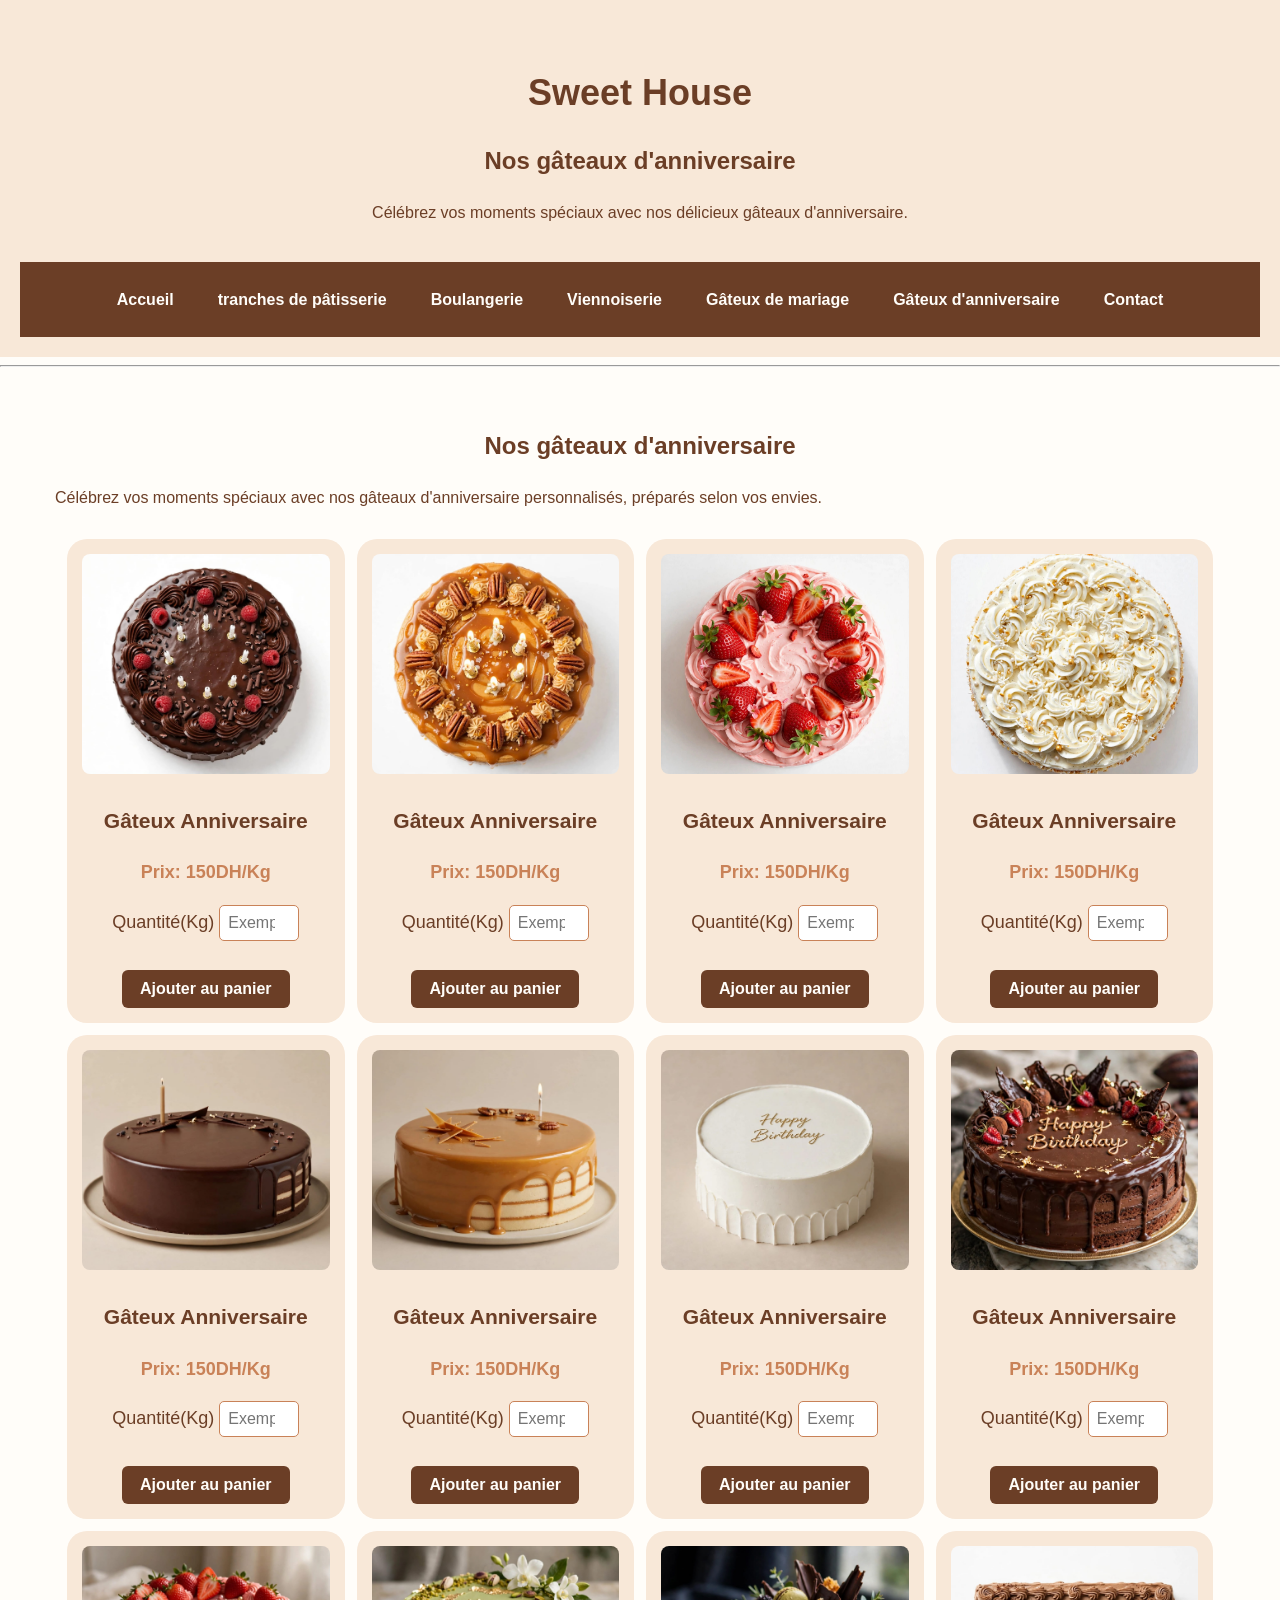
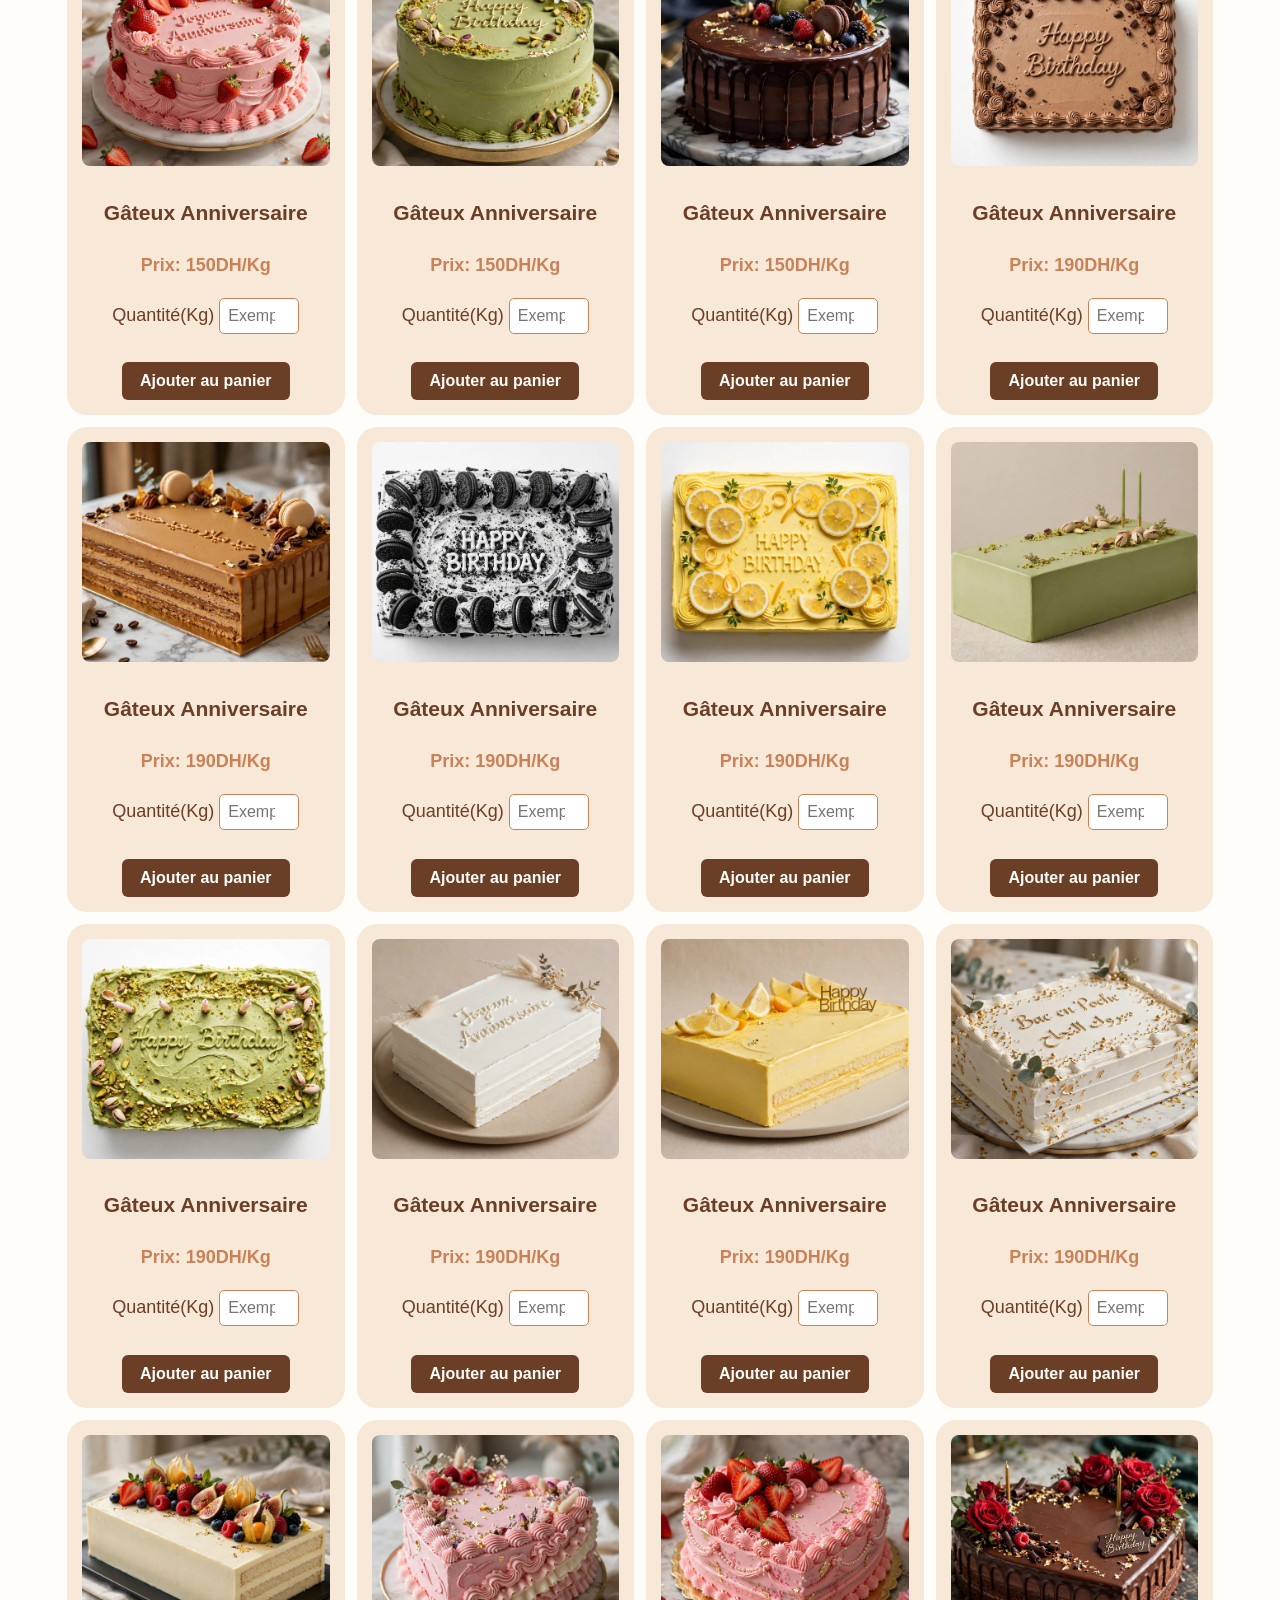
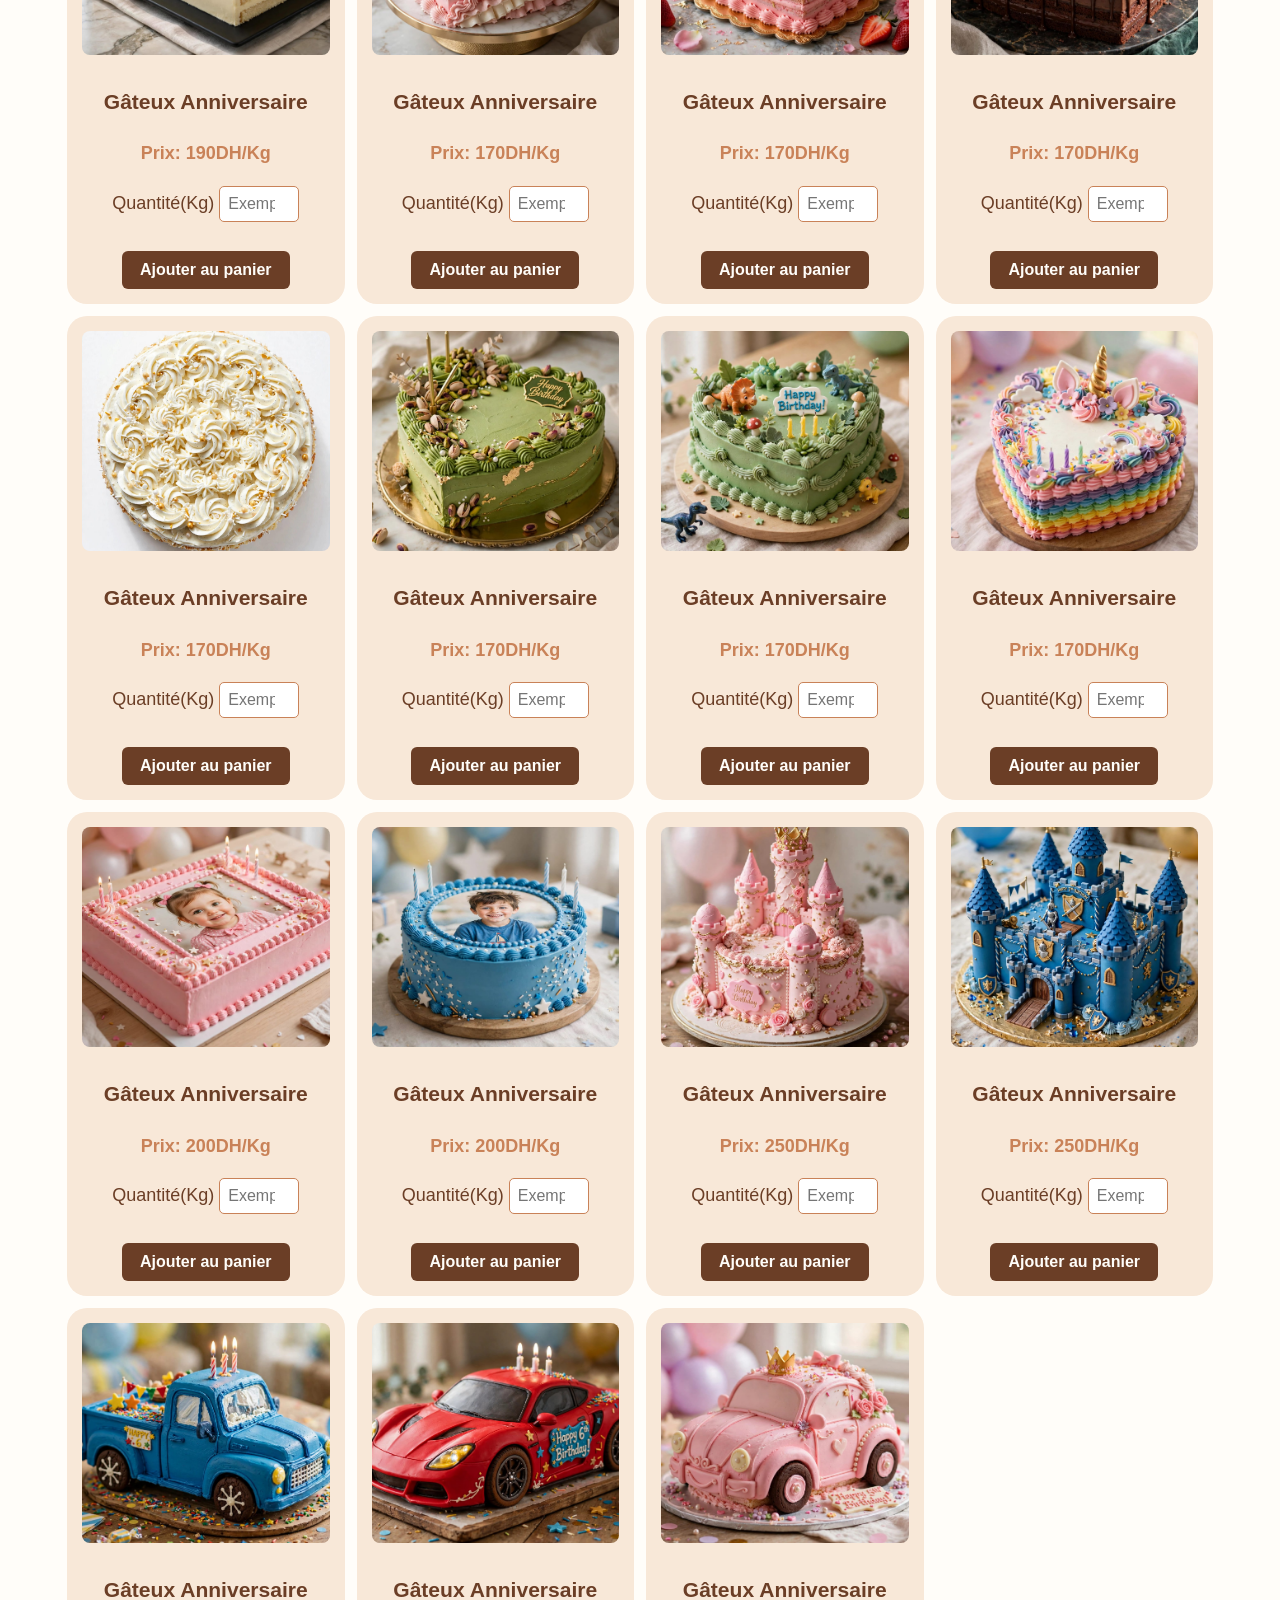
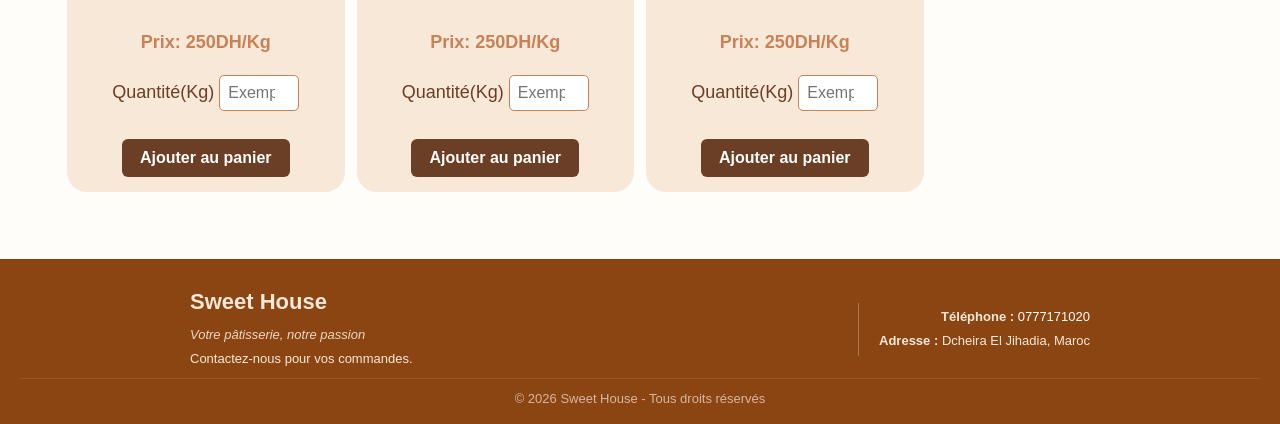
==== commit 3c2d956d: "Add files via upload" ====
--- a/anniversaire.html
+++ b/anniversaire.html
@@ -6,360 +6,391 @@
     <title>Document</title>
     <link rel="stylesheet" href="style.css">
 </head>
-<body>
-      <div>
-    <header>
-        <h1>Sweet House</h1>
+<body id="anniversaire">
+      <div class="div">
+    <header class="entete">
+        <h1 class="principal">Sweet House</h1>
         <h2>Nos gâteaux d'anniversaire</h2>
         <p>Célébrez vos moments spéciaux avec nos délicieux gâteaux d'anniversaire.</p>
     </header>
-    <nav>
-        <a  href="index.html">Accueil</a> <br>
-        <a  href="tranches.html">tranches de pâtisserie</a> <br>
-        <a  href="boulangerie.html">Boulangerie</a> <br>
-        <a  href="viennoiserie.html">Viennoiserie</a><br>
-        <a  href="mariage.html">Gâteux de mariage</a> <br>
-        <a  href="anniversaire.html">Gâteux d'anniversaire</a><br>
-        <a  href="contact.html">Contact</a>
+    <nav class="navigation">
+        <a class="lien" href="index.html">Accueil</a> <br>
+        <a class="lien" href="tranches.html">tranches de pâtisserie</a> <br>
+        <a class="lien" href="boulangerie.html">Boulangerie</a> <br>
+        <a class="lien" href="viennoiserie.html">Viennoiserie</a><br>
+        <a class="lien" href="mariage.html">Gâteux de mariage</a> <br>
+        <a class="lien" href="anniversaire.html">Gâteux d'anniversaire</a><br>
+        <a class="lien" href="contact.html">Contact</a>
     </nav>
     </div>
     <hr>
-    <h2>Nos gâteaux d'anniversaire</h2>
-    <p>Célébrez vos moments spéciaux avec nos gâteaux d'anniversaire personnalisés, préparés selon vos envies.</p>
-    <table>
-        <tr>
-            <td>
-                     <img src="birthay1.jpeg" alt="birthay1" width="300" height="300" style="object-fit: cover;">
+    <main class="contenu" id="anniversaire2">
+        <section class="presontaion">
+          <h2 class="principal2">Nos gâteaux d'anniversaire</h2>
+          <p class="description">Célébrez vos moments spéciaux avec nos gâteaux d'anniversaire personnalisés, préparés selon vos envies.</p>
+        </section>
+      <table class="produit">
+        <tr>
+            <td class="carte-produit">
+                  <img class="id" src="birthay1.jpeg" alt="birthay1" width="300" height="300" style="object-fit: cover;">
                          <h3>Gâteux Anniversaire</h3>
                         <p> Prix: 150DH/Kg</p>
                         <label for="quantite1">Quantité(Kg)</label>
-                        <input type="number" id="quantite1" name="quantite1" min="0.5" step="0.5" placeholder="Exemple:2">
-                        <br><br>
-                        <button>Ajouter au panier</button>
-            </td>
-            <td>
-                   <img src="birthday2.jpeg" alt="birthday2" width="300" height="300" style="object-fit: cover;">
+                        <input class="quantite" type="number" id="quantite1" name="quantite1" min="0.5" step="0.5" placeholder="Exemple:2">
+                        <br><br>
+                        <button class="bouton" type="button">Ajouter au panier</button>
+            </td>
+            <td class="carte-produit">
+                  <img class="id" src="birthday2.jpeg" alt="birthday2" width="300" height="300" style="object-fit: cover;">
                          <h3>Gâteux Anniversaire</h3>
                          <p> Prix: 150DH/Kg</p>
                         <label for="quantite2">Quantité(Kg)</label>
-                        <input type="number" id="quantite2" name="quantite2" min="0.5" step="0.5" placeholder="Exemple:2">
-                        <br><br>
-                        <button>Ajouter au panier</button>
-            </td>
-            <td>
-                 <img src="birthday3.jpeg" alt="birthday3" width="300" height="300" style="object-fit: cover;">
+                        <input class="quantite" type="number" id="quantite2" name="quantite2" min="0.5" step="0.5" placeholder="Exemple:2">
+                        <br><br>
+                        <button class="bouton" type="button">Ajouter au panier</button>
+            </td>
+            <td class="carte-produit">
+                 <img class="id" src="birthday3.jpeg" alt="birthday3" width="300" height="300" style="object-fit: cover;">
                          <h3>Gâteux Anniversaire</h3>
                        <p> Prix: 150DH/Kg</p>
                         <label for="quantite3">Quantité(Kg)</label>
-                        <input type="number" id="quantite3" name="quantite3" min="0.5" step="0.5" placeholder="Exemple:2">
-                        <br><br>
-                        <button>Ajouter au panier</button>
-            <td>
-                 <img src="birthday4.jpeg" alt="birthday4" width="300" height="300" style="object-fit: cover;">
+                        <input class="quantite" type="number" id="quantite3" name="quantite3" min="0.5" step="0.5" placeholder="Exemple:2">
+                        <br><br>
+                        <button class="bouton" type="button">Ajouter au panier</button>
+            </td>
+            <td class="carte-produit">
+                 <img class="id" src="birthday4.jpeg" alt="birthday4" width="300" height="300" style="object-fit: cover;">
                          <h3>Gâteux Anniversaire</h3>
                         <p> Prix: 150DH/Kg</p>
                         <label for="quantite4">Quantité(Kg)</label>
-                        <input type="number" id="quantite4" name="quantite4" min="0.5" step="0.5" placeholder="Exemple:2">
-                        <br><br>
-                        <button>Ajouter au panier</button>
-            </td>
-        </tr>
-        <tr>
-            <td>
-                 <img src="birthday5.jpeg" alt="birthday5" width="300" height="300" style="object-fit: cover;">
+                        <input class="quantite" type="number" id="quantite4" name="quantite4" min="0.5" step="0.5" placeholder="Exemple:2">
+                        <br><br>
+                        <button class="bouton" type="button">Ajouter au panier</button>
+            </td>
+        </tr>
+        <tr>
+            <td class="carte-produit">
+                 <img class="id" src="birthday5.jpeg" alt="birthday5" width="300" height="300" style="object-fit: cover;">
                          <h3>Gâteux Anniversaire</h3>
                         <p> Prix: 150DH/Kg</p>
                         <label for="quantite5">Quantité(Kg)</label>
-                        <input type="number" id="quantite5" name="quantite5" min="0.5" step="0.5" placeholder="Exemple:2">
-                        <br><br>
-                        <button>Ajouter au panier</button>
-            </td>
-            <td>
-                 <img src="birthday6.jpeg" alt="birthday6" width="300" height="300" style="object-fit: cover;">
+                        <input class="quantite" type="number" id="quantite5" name="quantite5" min="0.5" step="0.5" placeholder="Exemple:2">
+                        <br><br>
+                        <button class="bouton" type="button">Ajouter au panier</button>
+            </td>
+            <td class="carte-produit">
+                 <img class="id" src="birthday6.jpeg" alt="birthday6" width="300" height="300" style="object-fit: cover;">
                          <h3>Gâteux Anniversaire</h3>
                         <p> Prix: 150DH/Kg</p>
                         <label for="quantite6">Quantité(Kg)</label>
-                        <input type="number" id="quantite6" name="quantite6" min="0.5" step="0.5" placeholder="Exemple:2">
-                        <br><br>
-                        <button>Ajouter au panier</button>
-            </td>
-            <td>
-                 <img src="birthday7.jpeg" alt="birthday7" width="300" height="300" style="object-fit: cover;">
+                        <input class="quantite" type="number" id="quantite6" name="quantite6" min="0.5" step="0.5" placeholder="Exemple:2">
+                        <br><br>
+                        <button class="bouton" type="button">Ajouter au panier</button>
+            </td>
+            <td class="carte-produit">
+                 <img class="id" src="birthday7.jpeg" alt="birthday7" width="300" height="300" style="object-fit: cover;">
                          <h3>Gâteux Anniversaire</h3>
                         <p> Prix: 150DH/Kg</p>
                         <label for="quantite7">Quantité(Kg)</label>
-                        <input type="number" id="quantite7" name="quantite7" min="0.5" step="0.5" placeholder="Exemple:2">
-                        <br><br>
-                        <button>Ajouter au panier</button>
-            </td>
-            <td>
-                 <img src="birthday8.jpeg" alt="birthday8" width="300" height="300" style="object-fit: cover;">
+                        <input class="quantite" type="number" id="quantite7" name="quantite7" min="0.5" step="0.5" placeholder="Exemple:2">
+                        <br><br>
+                        <button class="bouton" type="button">Ajouter au panier</button>
+            </td>
+            <td class="carte-produit">
+                 <img class="id" src="birthday8.jpeg" alt="birthday8" width="300" height="300" style="object-fit: cover;">
                          <h3>Gâteux Anniversaire</h3>
                          <p> Prix: 150DH/Kg</p>
                         <label for="quantite8">Quantité(Kg)</label>
-                        <input type="number" id="quantite8" name="quantite8" min="0.5" step="0.5" placeholder="Exemple:2">
-                        <br><br>
-                        <button>Ajouter au panier</button>
-            </td>
-        </tr>
-        <tr>
-            <td>
-                 <img src="birthday9.jpeg" alt="birthday9" width="300" height="300" style="object-fit: cover;">
+                        <input class="quantite" type="number" id="quantite8" name="quantite8" min="0.5" step="0.5" placeholder="Exemple:2">
+                        <br><br>
+                        <button class="bouton" type="button">Ajouter au panier</button>
+            </td>
+        </tr>
+        <tr>
+            <td class="carte-produit">
+                 <img class="id" src="birthday9.jpeg" alt="birthday9" width="300" height="300" style="object-fit: cover;">
                          <h3>Gâteux Anniversaire</h3>
                       <p> Prix: 150DH/Kg</p>
                         <label for="quantite9">Quantité(Kg)</label>
-                        <input type="number" id="quantite9" name="quantite9" min="0.5" step="0.5" placeholder="Exemple:2">
-                        <br><br>
-                        <button>Ajouter au panier</button>
-            </td>
-            <td>
-                 <img src="birthday10.jpeg" alt="birthday10" width="300" height="300" style="object-fit: cover;">
+                        <input class="quantite" type="number" id="quantite9" name="quantite9" min="0.5" step="0.5" placeholder="Exemple:2">
+                        <br><br>
+                        <button class="bouton" type="button">Ajouter au panier</button>
+            </td>
+            <td class="carte-produit">
+                 <img class="id" src="birthday10.jpeg" alt="birthday10" width="300" height="300" style="object-fit: cover;">
                          <h3>Gâteux Anniversaire</h3>
                         <p> Prix: 150DH/Kg</p>
                         <label for="quantite10">Quantité(Kg)</label>
-                        <input type="number" id="quantite10" name="quantite10" min="0.5" step="0.5" placeholder="Exemple:2">
-                        <br><br>
-                        <button>Ajouter au panier</button>
-            </td>
-            <td>
-                 <img src="birthday21.jpeg" alt="birthday21" width="300" height="300" style="object-fit: cover;">
+                        <input class="quantite" type="number" id="quantite10" name="quantite10" min="0.5" step="0.5" placeholder="Exemple:2">
+                        <br><br>
+                        <button class="bouton" type="button">Ajouter au panier</button>
+            </td>
+            <td class="carte-produit">
+                 <img class="id" src="birthday21.jpeg" alt="birthday21" width="300" height="300" style="object-fit: cover;">
                          <h3>Gâteux Anniversaire</h3>
                          <p> Prix: 150DH/Kg</p>
                         <label for="quantite11">Quantité(Kg)</label>
-                        <input type="number" id="quantite11" name="quantite11" min="0.5" step="0.5" placeholder="Exemple:2">
-                        <br><br>
-                        <button>Ajouter au panier</button>
-            </td>
-            <td>
-                 <img src="birthday11.jpeg" alt="birthday11" width="300" height="300" style="object-fit: cover;">
+                        <input class="quantite" type="number" id="quantite11" name="quantite11" min="0.5" step="0.5" placeholder="Exemple:2">
+                        <br><br>
+                        <button class="bouton" type="button">Ajouter au panier</button>
+            </td>
+            <td class="carte-produit">
+                 <img class="id" src="birthday11.jpeg" alt="birthday11" width="300" height="300" style="object-fit: cover;">
                          <h3>Gâteux Anniversaire</h3>
                           <p> Prix: 190DH/Kg</p>
                         <label for="quantite12">Quantité(Kg)</label>
-                        <input type="number" id="quantite12" name="quantite12" min="0.5" step="0.5" placeholder="Exemple:2">
-                        <br><br>
-                        <button>Ajouter au panier</button>
-            </td>
-            </td>
-        </tr>
-        <tr>
-            <td>
-                 <img src="birthday18.jpeg" alt="birthday18" width="300" height="300" style="object-fit: cover;">
+                        <input class="quantite" type="number" id="quantite12" name="quantite12" min="0.5" step="0.5" placeholder="Exemple:2">
+                        <br><br>
+                        <button class="bouton" type="button">Ajouter au panier</button>
+            </td>
+            
+        </tr>
+        <tr>
+            <td class="carte-produit">
+                 <img class="id" src="birthday18.jpeg" alt="birthday18" width="300" height="300" style="object-fit: cover;">
                          <h3>Gâteux Anniversaire</h3>
                         <p> Prix: 190DH/Kg</p>
                         <label for="quantite13">Quantité(Kg)</label>
-                        <input type="number" id="quantite13" name="quantite13" min="0.5" step="0.5" placeholder="Exemple:2">
-                        <br><br>
-                        <button>Ajouter au panier</button>
-            </td>
-            <td>
-                 <img src="birthday14.jpeg" alt="birthday14" width="300" height="300" style="object-fit: cover;">
+                        <input class="quantite" type="number" id="quantite13" name="quantite13" min="0.5" step="0.5" placeholder="Exemple:2">
+                        <br><br>
+                        <button class="bouton" type="button">Ajouter au panier</button>
+            </td>
+            <td class="carte-produit">
+                 <img class="id" src="birthday14.jpeg" alt="birthday14" width="300" height="300" style="object-fit: cover;">
                          <h3>Gâteux Anniversaire</h3>
                          <p> Prix: 190DH/Kg</p>
                         <label for="quantite14">Quantité(Kg)</label>
-                        <input type="number" id="quantite14" name="quantite14" min="0.5" step="0.5" placeholder="Exemple:2">
-                        <br><br>
-                        <button>Ajouter au panier</button>
-            </td>
-            <td>
-                 <img src="birthday13.jpeg" alt="birthday13" width="300" height="300" style="object-fit: cover;">
+                        <input class="quantite" type="number" id="quantite14" name="quantite14" min="0.5" step="0.5" placeholder="Exemple:2">
+                        <br><br>
+                        <button class="bouton" type="button">Ajouter au panier</button>
+            </td>
+            <td class="carte-produit">
+                 <img class="id" src="birthday13.jpeg" alt="birthday13" width="300" height="300" style="object-fit: cover;">
                          <h3>Gâteux Anniversaire</h3>
                         <p> Prix: 190DH/Kg</p>
                         <label for="quantite15">Quantité(Kg)</label>
-                        <input type="number" id="quantite15" name="quantite15" min="0.5" step="0.5" placeholder="Exemple:2">
-                        <br><br>
-                        <button>Ajouter au panier</button>
-            </td>
-            <td>
-                 <img src="birthday15.jpeg" alt="birthday15" width="300" height="300" style="object-fit: cover;">
+                        <input class="quantite" type="number" id="quantite15" name="quantite15" min="0.5" step="0.5" placeholder="Exemple:2">
+                        <br><br>
+                        <button class="bouton" type="button">Ajouter au panier</button>
+            </td>
+            <td class="carte-produit">
+                 <img class="id" src="birthday15.jpeg" alt="birthday15" width="300" height="300" style="object-fit: cover;">
                          <h3>Gâteux Anniversaire</h3>
                        <p> Prix: 190DH/Kg</p>
                         <label for="quantite16">Quantité(Kg)</label>
-                        <input type="number" id="quantite16" name="quantite16" min="0.5" step="0.5" placeholder="Exemple:2">
-                        <br><br>
-                        <button>Ajouter au panier</button>
-            </td>
-        </tr>
-        <tr>
-            <td>
-                 <img src="birthday12.jpeg" alt="birthday12" width="300" height="300" style="object-fit: cover;">
+                        <input class="quantite" type="number" id="quantite16" name="quantite16" min="0.5" step="0.5" placeholder="Exemple:2">
+                        <br><br>
+                        <button class="bouton" type="button">Ajouter au panier</button>
+            </td>
+        </tr>
+        <tr>
+            <td class="carte-produit">
+                 <img class="id" src="birthday12.jpeg" alt="birthday12" width="300" height="300" style="object-fit: cover;">
                          <h3>Gâteux Anniversaire</h3>
                        <p> Prix: 190DH/Kg</p>
                         <label for="quantite17">Quantité(Kg)</label>
-                        <input type="number" id="quantite17" name="quantite17" min="0.5" step="0.5" placeholder="Exemple:2">
-                        <br><br>
-                        <button>Ajouter au panier</button>
-            </td>
-            <td>
-                 <img src="birthday17.jpeg" alt="birthday17" width="300" height="300" style="object-fit: cover;">
+                        <input class="quantite" type="number" id="quantite17" name="quantite17" min="0.5" step="0.5" placeholder="Exemple:2">
+                        <br><br>
+                        <button class="bouton" type="button">Ajouter au panier</button>
+            </td>
+            <td class="carte-produit">
+                 <img class="id" src="birthday17.jpeg" alt="birthday17" width="300" height="300" style="object-fit: cover;">
                          <h3>Gâteux Anniversaire</h3>
                          <p> Prix: 190DH/Kg</p>
                         <label for="quantite18">Quantité(Kg)</label>
-                        <input type="number" id="quantite18" name="quantite18" min="0.5" step="0.5" placeholder="Exemple:2">
-                        <br><br>
-                        <button>Ajouter au panier</button>
-            </td>
-            <td>
-                 <img src="birthday16.jpeg" alt="birthday16" width="300" height="300" style="object-fit: cover;">
+                        <input class="quantite" type="number" id="quantite18" name="quantite18" min="0.5" step="0.5" placeholder="Exemple:2">
+                        <br><br>
+                        <button class="bouton" type="button">Ajouter au panier</button>
+            </td>
+            <td class="carte-produit">
+                 <img class="id" src="birthday16.jpeg" alt="birthday16" width="300" height="300" style="object-fit: cover;">
                          <h3>Gâteux Anniversaire</h3>
                          <p> Prix: 190DH/Kg</p>
                         <label for="quantite19">Quantité(Kg)</label>
-                        <input type="number" id="quantite19" name="quantite19" min="0.5" step="0.5" placeholder="Exemple:2">
-                        <br><br>
-                        <button>Ajouter au panier</button>
-            </td>
-            <td>
-                 <img src="birthday19.jpeg" alt="birthday19" width="300" height="300" style="object-fit: cover;">
+                        <input class="quantite" type="number" id="quantite19" name="quantite19" min="0.5" step="0.5" placeholder="Exemple:2">
+                        <br><br>
+                        <button class="bouton" type="button">Ajouter au panier</button>
+            </td>
+            <td class="carte-produit">
+                 <img class="id" src="birthday19.jpeg" alt="birthday19" width="300" height="300" style="object-fit: cover;">
                          <h3>Gâteux Anniversaire</h3>
                         <p> Prix: 190DH/Kg</p>
                         <label for="quantite20">Quantité(Kg)</label>
-                        <input type="number" id="quantite20" name="quantite20" min="0.5" step="0.5" placeholder="Exemple:2">
-                        <br><br>
-                        <button>Ajouter au panier</button>
-            </td>
-        </tr>
-        <tr>
-            <td>
-                 <img src="birthday20.jpeg" alt="birthday20" width="300" height="300" style="object-fit: cover;">
+                        <input class="quantite" type="number" id="quantite20" name="quantite20" min="0.5" step="0.5" placeholder="Exemple:2">
+                        <br><br>
+                        <button class="bouton" type="button">Ajouter au panier</button>
+            </td>
+        </tr>
+        <tr>
+            <td class="carte-produit">
+                 <img class="id" src="birthday20.jpeg" alt="birthday20" width="300" height="300" style="object-fit: cover;">
                          <h3>Gâteux Anniversaire</h3>
                         <p> Prix: 190DH/Kg</p>
                         <label for="quantite21">Quantité(Kg)</label>
-                        <input type="number" id="quantite21" name="quantite21" min="0.5" step="0.5" placeholder="Exemple:2">
-                        <br><br>
-                        <button>Ajouter au panier</button>
-            </td>
-            <td>
-                 <img src="birthday28.jpeg" alt="birthday28" width="300" height="300" style="object-fit: cover;">
+                        <input class="quantite" type="number" id="quantite21" name="quantite21" min="0.5" step="0.5" placeholder="Exemple:2">
+                        <br><br>
+                        <button class="bouton" type="button">Ajouter au panier</button>
+            </td>
+            <td class="carte-produit">
+                 <img class="id" src="birthday28.jpeg" alt="birthday28" width="300" height="300" style="object-fit: cover;">
                          <h3>Gâteux Anniversaire</h3>
                         <p> Prix: 170DH/Kg</p>
                         <label for="quantite22">Quantité(Kg)</label>
-                        <input type="number" id="quantite22" name="quantite22" min="0.5" step="0.5" placeholder="Exemple:2">
-                        <br><br>
-                        <button>Ajouter au panier</button>
-            </td>
-            <td>
-                 <img src="birthday23.jpeg" alt="birthday23" width="300" height="300" style="object-fit: cover;">
+                        <input class="quantite" type="number" id="quantite22" name="quantite22" min="0.5" step="0.5" placeholder="Exemple:2">
+                        <br><br>
+                        <button class="bouton" type="button">Ajouter au panier</button>
+            </td>
+            <td class="carte-produit">
+                 <img class="id" src="birthday23.jpeg" alt="birthday23" width="300" height="300" style="object-fit: cover;">
                          <h3>Gâteux Anniversaire</h3>
                           <p> Prix: 170DH/Kg</p>
                         <label for="quantite23">Quantité(Kg)</label>
-                        <input type="number" id="quantite23" name="quantite23" min="0.5" step="0.5" placeholder="Exemple:2">
-                        <br><br>
-                        <button>Ajouter au panier</button>
-            </td>
-            <td>
-                 <img src="birthday22.jpeg" alt="birthday22" width="300" height="300" style="object-fit: cover;">
+                        <input class="quantite" type="number" id="quantite23" name="quantite23" min="0.5" step="0.5" placeholder="Exemple:2">
+                        <br><br>
+                        <button class="bouton" type="button">Ajouter au panier</button>
+            </td>
+            <td class="carte-produit">
+                 <img class="id" src="birthday22.jpeg" alt="birthday22" width="300" height="300" style="object-fit: cover;">
                          <h3>Gâteux Anniversaire</h3>
                           <p> Prix: 170DH/Kg</p>
                         <label for="quantite24">Quantité(Kg)</label>
-                        <input type="number" id="quantite24" name="quantite24" min="0.5" step="0.5" placeholder="Exemple:2">
-                        <br><br>
-                        <button>Ajouter au panier</button>
-            </td>
-        </tr>
-        <tr>
-            <td>
-                 <img src="birthday4.jpeg" alt="birthday24" width="300" height="300" style="object-fit: cover;">
+                        <input class="quantite" type="number" id="quantite24" name="quantite24" min="0.5" step="0.5" placeholder="Exemple:2">
+                        <br><br>
+                        <button class="bouton" type="button">Ajouter au panier</button>
+            </td>
+        </tr>
+        <tr>
+            <td class="carte-produit">
+                 <img class="id" src="birthday4.jpeg" alt="birthday24" width="300" height="300" style="object-fit: cover;">
                          <h3>Gâteux Anniversaire</h3>
                           <p> Prix: 170DH/Kg</p>
                         <label for="quantite25">Quantité(Kg)</label>
-                        <input type="number" id="quantite25" name="quantite25" min="0.5" step="0.5" placeholder="Exemple:2">
-                        <br><br>
-                        <button>Ajouter au panier</button>
-            </td>
-            <td>
-                 <img src="birthday25.jpeg" alt="birthday25" width="300" height="300" style="object-fit: cover;">
+                        <input class="quantite" type="number" id="quantite25" name="quantite25" min="0.5" step="0.5" placeholder="Exemple:2">
+                        <br><br>
+                        <button class="bouton" type="button">Ajouter au panier</button>
+            </td>
+            <td class="carte-produit">
+                 <img class="id" src="birthday25.jpeg" alt="birthday25" width="300" height="300" style="object-fit: cover;">
                          <h3>Gâteux Anniversaire</h3>
                           <p> Prix: 170DH/Kg</p>
                         <label for="quantite26">Quantité(Kg)</label>
-                        <input type="number" id="quantite26" name="quantite26" min="0.5" step="0.5" placeholder="Exemple:2">
-                        <br><br>
-                        <button>Ajouter au panier</button>
-            </td>
-            <td>
-                 <img src="birthday27.jpeg" alt="birthday27" width="300" height="300" style="object-fit: cover;">
+                        <input class="quantite" type="number" id="quantite26" name="quantite26" min="0.5" step="0.5" placeholder="Exemple:2">
+                        <br><br>
+                        <button class="bouton" type="button">Ajouter au panier</button>
+            </td>
+            <td class="carte-produit">
+                 <img class="id" src="birthday27.jpeg" alt="birthday27" width="300" height="300" style="object-fit: cover;">
                          <h3>Gâteux Anniversaire</h3>
                           <p> Prix: 170DH/Kg</p>
                         <label for="quantite27">Quantité(Kg)</label>
-                        <input type="number" id="quantite27" name="quantite27" min="0.5" step="0.5" placeholder="Exemple:2">
-                        <br><br>
-                        <button>Ajouter au panier</button>
-            </td>
-            <td>
-                 <img src="birthday26.jpeg" alt="birthday26" width="300" height="300" style="object-fit: cover;">
+                        <input class="quantite" type="number" id="quantite27" name="quantite27" min="0.5" step="0.5" placeholder="Exemple:2">
+                        <br><br>
+                        <button class="bouton" type="button">Ajouter au panier</button>
+            </td>
+            <td class="carte-produit">
+                 <img class="id" src="birthday26.jpeg" alt="birthday26" width="300" height="300" style="object-fit: cover;">
                          <h3>Gâteux Anniversaire</h3>
                         <p> Prix: 170DH/Kg</p>
                         <label for="quantite28">Quantité(Kg)</label>
-                        <input type="number" id="quantite28" name="quantite28" min="0.5" step="0.5" placeholder="Exemple:2">
-                        <br><br>
-                        <button>Ajouter au panier</button>
-            </td>
-        </tr>
-        <tr>
-            <td>
-                 <img src="birthday29.jpeg" alt="birthday29" width="300" height="300" style="object-fit: cover;">
+                        <input class="quantite" type="number" id="quantite28" name="quantite28" min="0.5" step="0.5" placeholder="Exemple:2">
+                        <br><br>
+                        <button class="bouton" type="button">Ajouter au panier</button>
+            </td>
+        </tr>
+        <tr>
+            <td class="carte-produit">
+                 <img class="id" src="birthday29.jpeg" alt="birthday29" width="300" height="300" style="object-fit: cover;">
                          <h3>Gâteux Anniversaire</h3>
                          <p> Prix: 200DH/Kg</p>
                         <label for="quantite28">Quantité(Kg)</label>
-                        <input type="number" id="quantite28" name="quantite28" min="0.5" step="0.5" placeholder="Exemple:2">
-                        <br><br>
-                        <button>Ajouter au panier</button>
-            </td>
-            <td>
-                 <img src="birthday30.jpeg" alt="birthday30" width="300" height="300" style="object-fit: cover;">
+                        <input class="quantite" type="number" id="quantite28" name="quantite28" min="0.5" step="0.5" placeholder="Exemple:2">
+                        <br><br>
+                        <button class="bouton" type="button">Ajouter au panier</button>
+            </td>
+            <td class="carte-produit">
+                 <img class="id" src="birthday30.jpeg" alt="birthday30" width="300" height="300" style="object-fit: cover;">
                          <h3>Gâteux Anniversaire</h3>
                           <p> Prix: 200DH/Kg</p>
                         <label for="quantite29">Quantité(Kg)</label>
-                        <input type="number" id="quantite29" name="quantite29" min="0.5" step="0.5" placeholder="Exemple:2">
-                        <br><br>
-                        <button>Ajouter au panier</button>
-            </td>
-            <td>
-                 <img src="birthday34.jpeg" alt="birthday34" width="300" height="300" style="object-fit: cover;">
+                        <input class="quantite" type="number" id="quantite29" name="quantite29" min="0.5" step="0.5" placeholder="Exemple:2">
+                        <br><br>
+                        <button class="bouton" type="button">Ajouter au panier</button>
+            </td>
+            <td class="carte-produit">
+                 <img class="id" src="birthday34.jpeg" alt="birthday34" width="300" height="300" style="object-fit: cover;">
                          <h3>Gâteux Anniversaire</h3>
                         <p> Prix: 250DH/Kg</p>
                         <label for="quantite30">Quantité(Kg)</label>
-                        <input type="number" id="quantite30" name="quantite30" min="0.5" step="0.5" placeholder="Exemple:2">
-                        <br><br>
-                        <button>Ajouter au panier</button>
-            </td>
-            <td>
-                 <img src="birthday35.jpeg" alt="birthday35" width="300" height="300" style="object-fit: cover;">
+                        <input class="quantite" type="number" id="quantite30" name="quantite30" min="0.5" step="0.5" placeholder="Exemple:2">
+                        <br><br>
+                        <button class="bouton" type="button">Ajouter au panier</button>
+            </td>
+            <td class="carte-produit">
+                 <img class="id" src="birthday35.jpeg" alt="birthday35" width="300" height="300" style="object-fit: cover;">
                          <h3>Gâteux Anniversaire</h3>
                           <p> Prix: 250DH/Kg</p>
                         <label for="quantite31">Quantité(Kg)</label>
-                        <input type="number" id="quantite31" name="quantite31" min="0.5" step="0.5" placeholder="Exemple:2">
-                        <br><br>
-                        <button>Ajouter au panier</button>
-            </td>
-        </tr>
-        <tr>
-            <td>
-                 <img src="birthday32.jpeg" alt="birthday32" width="300" height="300" style="object-fit: cover;">
+                        <input class="quantite" type="number" id="quantite31" name="quantite31" min="0.5" step="0.5" placeholder="Exemple:2">
+                        <br><br>
+                        <button class="bouton" type="button">Ajouter au panier</button>
+            </td>
+        </tr>
+        <tr>
+            <td class="carte-produit">
+                 <img class="id" src="birthday32.jpeg" alt="birthday32" width="300" height="300" style="object-fit: cover;">
                          <h3>Gâteux Anniversaire</h3>
                          <p> Prix: 250DH/Kg</p>
                         <label for="quantite32">Quantité(Kg)</label>
-                        <input type="number" id="quantite32" name="quantite32" min="0.5" step="0.5" placeholder="Exemple:2">
-                        <br><br>
-                        <button>Ajouter au panier</button>
-            </td>
-            <td>
-                 <img src="birthday31.jpeg" alt="birthday31" width="300" height="300" style="object-fit: cover;">
+                        <input class="quantite" type="number" id="quantite32" name="quantite32" min="0.5" step="0.5" placeholder="Exemple:2">
+                        <br><br>
+                        <button class="bouton" type="button">Ajouter au panier</button>
+            </td>
+            <td class="carte-produit">
+                 <img class="id" src="birthday31.jpeg" alt="birthday31" width="300" height="300" style="object-fit: cover;">
                          <h3>Gâteux Anniversaire</h3>
                          <p> Prix: 250DH/Kg</p>
                         <label for="quantite33">Quantité(Kg)</label>
-                        <input type="number" id="quantite33" name="quantite33" min="0.5" step="0.5" placeholder="Exemple:2">
-                        <br><br>
-                        <button>Ajouter au panier</button>
-            </td>
-            <td>
-                 <img src="birthday33.jpeg" alt="birthday33" width="300" height="300" style="object-fit: cover;">
+                        <input class="quantite" type="number" id="quantite33" name="quantite33" min="0.5" step="0.5" placeholder="Exemple:2">
+                        <br><br>
+                        <button class="bouton" type="button">Ajouter au panier</button>
+            </td>
+            <td class="carte-produit">
+                 <img class="id" src="birthday33.jpeg" alt="birthday33" width="300" height="300" style="object-fit: cover;">
                          <h3>Gâteux Anniversaire</h3>
                          <p> Prix: 250DH/Kg</p>
                         <label for="quantite34">Quantité(Kg)</label>
-                        <input type="number" id="quantite34" name="quantite34" min="0.5" step="0.5" placeholder="Exemple:2">
-                        <br><br>
-                        <button>Ajouter au panier</button>
+                        <input class="quantite" type="number" id="quantite34" name="quantite34" min="0.5" step="0.5" placeholder="Exemple:2">
+                        <br><br>
+                        <button class="bouton" type="button">Ajouter au panier</button>
             </td>
         </tr>
     </table>
+  </main>
+ <footer class="pied-page">
+  <div class="footer-main">
+    
+    <div class="footer-left">
+      <h2 class="titre-footer">Sweet House</h2>
+      <p class="slogan-footer">Votre pâtisserie, notre passion</p>
+      <p>Contactez-nous pour vos commandes.</p>
+    </div>
+
+    <div class="footer-right">
+      <p>
+        <strong>Téléphone :</strong>
+        <a class="lien-footer" href="tel:0777171020">0777171020</a>
+      </p>
+      <p>
+        <strong>Adresse :</strong> Dcheira El Jihadia, Maroc
+      </p>
+    </div>
+
+  </div>
+
+  <p class="copyright">
+    &copy; 2026 Sweet House - Tous droits réservés
+  </p>
+</footer>
+
 </body>
 </html>
--- a/style.css
+++ b/style.css
@@ -1,163 +1,329 @@
-/* 1. Configuration générale */
-* {
+*{
     box-sizing: border-box;
 }
 
 body {
     margin: 0;
     padding: 0;
+    width: 100%;
     font-family: Arial, sans-serif;
     font-size: 16px;
-    color: #333333;
-    background-color: #fffaf5;
-}
-
-/* 2. En-tête */
-header {
-    text-align: center;
-    padding: 30px 15px;
-    background-color: #f8dfd0;
-}
-
-header h1 {
-    margin: 0;
-    color: #7b3f32;
+    color: #6B3E26;
+    background-color: #FFFDF9;
+    line-height: 1.6;
+}
+.div {
+    width: 100%;
+    padding: 20px;
+    background-color: #F8E8D8;
+}
+
+.entete {
+    text-align: center;
+    padding: 20px;
+}
+
+.principal{
+    color: #6B3E26;
     font-size: 36px;
-}
-
-header p {
-    margin-bottom: 0;
+    margin-bottom: 10px;
+}
+.principal2{
+      color: #C98258;
+}
+
+.description {
     line-height: 1.6;
 }
 
-/* 3. Navigation */
-nav {
+.navigation {
     display: flex;
     justify-content: center;
     flex-wrap: wrap;
+    padding: 15px;
+    background-color: #6B3E26;
     gap: 10px;
+    
+}
+
+nav,.lien {
+    display: flex;
+    color: #FFFDF9;
+    text-decoration: none;
+    padding: 10px 12px;    
+    font-weight: bold;
+    
+}
+
+.lien:hover{
+    background-color: #C98258;
+    color: #FFFDF9;
+    border-radius: 5px
+
+}
+.contenu {
+    width: 100%;
+    max-width: 1200px;
+    margin: 25px auto;
     padding: 15px;
-    background-color: #7b3f32;
-}
-
-nav a {
-    color: rgb(229, 199, 167);
-    text-decoration: none;
-    padding: 10px 12px;
-    border-radius: 5px;
-}
-
-nav a:hover {
-    background-color: #a65d49;
-}
-
-/* 4. Titres et paragraphes */
-h2 {
-    color: #7b3f32;
-    text-align: center;
-    margin-top: 30px;
-}
-
-h3 {
-    color: #a65d49;
-}
-
-p {
-    line-height: 1.6;
-}
-
-/* 5. Contenu principal */
-main {
-    width: 90%;
+}
+
+.presentation {
+    text-align: center;
+    margin-bottom: 25px;
+}
+
+.principal2 {
+    color: #6B3E26;
+    text-align: center;
+}
+.categories, .produit{
+    width: 100%;
+    border-collapse: separate;
+    border-spacing: 12px;
+    table-layout: fixed;
+}
+.categories,.produit {
+    width: 100%;
+    text-align: center;
+    vertical-align: top;
+}
+.carte-produit{
+    background-color: #F8E8D8;
+    padding: 15px;
+    border-radius: 20px;
+}
+.id1, .id{
+    width: 100%;
+    max-width: 300px;
+    height: 220px;
+    object-fit: cover;
+    border-radius: 8px;
+}
+.id:hover{
+    transform: scale(1.02);
+}
+.id1:hover{
+    transform: scale(1.02);
+}
+.carte{
+    width: 33%;
+    justify-content: center;
+    gap: 30px;
+    flex-wrap: wrap;
     max-width: 1200px;
     margin: 0 auto;
-    padding: 20px 0;
-}
-
-/* 6. Images */
-img {
-    max-width: 100%;
-}
-
-/* 7. Tableaux de produits */
-table {
-    width: 100%;
-    border-collapse: collapse;
-    margin: 25px 0;
-}
-
-td {
-    padding: 15px;
-    text-align: center;
-    vertical-align: top;
-}
-
-td img {
-    width: 220px;
-    height: 200px;
-    object-fit: cover;
-    border-radius: 8px;
-}
-
-/* 8. Boutons */
-button {
-    background-color: #7b3f32;
-    color: white;
+    padding: 20px;
+    text-align: center;
+}
+
+.carte a{
+    color: #6B3E26;
+    text-decoration: none;
+    font-weight: bold;
+}
+.carte-produit{
+    color: #6B3E26;
+    font-size: 18px;
+}
+.carte-produit p {
+    color: #C98258;
+    font-weight: bold;
+    font-size: 18px;
+}
+      
+.quantite {
+    width: 80px;
+    padding: 8px;
+    border: 1px solid #C98258;
+    border-radius: 5px;
+    font-size: 16px;
+}
+.bouton{
+    background-color: #6B3E26;
+    color: #FFFDF9;
+    padding: 10px 18px;
     border: none;
-    padding: 10px 16px;
-    border-radius: 5px;
+    border-radius: 6px;
     cursor: pointer;
-}
-
-button:hover {
-    background-color: #a65d49;
-}
-
-/* 9. Champs de formulaire */
-input,
-select,
-textarea {
-    max-width: 100%;
+    font-size: 16px;
+    font-weight: bold;
+}
+.bouton:hover{
+    background-color: #C98258;
+}
+.formulaire {
+    max-width: 750px;
+    margin: 0 auto;
+    padding: 25px;
+    background-color: #F8E8D8;
+    border-radius: 10px;
+}
+
+.groupe-formulaire {
+    margin-bottom: 25px;
+}
+
+.formulaire {
+    max-width: 750px;
+    margin: 0 auto;
+    padding: 25px;
+    background-color: #F8E8D8;
+    border-radius: 10px;
+}
+
+.groupe-formulaire {
+    margin-bottom: 25px;
+}
+.groupe-formulaire label {
+    display: block;
+    margin-bottom: 5px;
+    font-weight: bold;
+}
+.champ-formulaire {
+    width: 100%;
     padding: 10px;
-    border: 1px solid #cccccc;
+    border: 1px solid #C98258;
     border-radius: 5px;
     font-family: Arial, sans-serif;
-}
-
-textarea {
-    width: 100%;
-}
-
-/* 10. Pied de page */
-footer {
+    font-size: 16px;
+    background-color: #FFFDF9;
+    color: #6B3E26;
+}
+
+textarea.champ-formulaire {
+    resize: vertical;
+}
+
+.champ-formulaire:focus {
+    outline: 2px solid #C98258;
+}
+.pied-page {
     text-align: center;
     padding: 20px;
     margin-top: 30px;
-    background-color: #7b3f32;
-    color: white;
-}
-
-/* 11. Affichage sur téléphone */
-@media (max-width: 600px) {
-    header h1 {
+    background-color: #6B3E26;
+    color: #FFFDF9
+}
+@media screen and (max-width: 700px) {
+
+    .principal {
         font-size: 28px;
     }
 
-    nav {
+    .navigation {
         flex-direction: column;
         align-items: center;
     }
 
-    main {
-        width: 95%;
-    }
-
-    td {
-        padding: 5px;
-    }
-
-    td img {
+    .lien {
+        display: block;
+        margin: 5px 0;
+    }
+    .contenu{
+          width: 95%;
+    }
+
+    .categories,
+    .produits,
+    .categories tbody,
+    .produits tbody,
+    .categories tr,
+    .produits tr,
+    .categories td,
+    .produits td {
+        display: block;
         width: 100%;
-        height: 130px;
-    }
+    }
+
+    .carte,
+    .carte-produit {
+        margin-bottom: 15px;
+    }
+
+    .id1,
+    .id {
+        height: auto;
+        max-height: 300px;
+    }
+
+    .formulaire {
+        padding: 15px;
+    }
+}
+.pied-page {
+  width: 100%;
+  background-color: #8B4513; 
+  color: #F8E8D8;
+  padding: 25px 20px 10px; 
+  margin-top: 40px;
+}
+
+.footer-main {
+  display: flex;
+  justify-content: space-between;
+  align-items: center;
+  max-width: 900px;
+  margin: 0 auto;
+  gap: 20px;
+}
+
+.footer-left {
+  text-align: left;
+}
+
+.footer-right {
+  text-align: right;
+  border-left: 1px solid rgba(248, 232, 216, 0.3);
+  padding-left: 20px;
+}
+
+.titre-footer {
+  color: #F8E8D8;
+  font-size: 22px;
+  margin: 0 0 5px 0;
+}
+
+.slogan-footer {
+  color: #F8E8D8;
+  font-style: italic;
+  font-size: 13px;
+  margin: 0 0 8px 0;
+  opacity: 0.9;
+}
+
+.pied-page p {
+  margin: 4px 0;
+  font-size: 13px;
+}
+
+.lien-footer {
+  color: #FFFDF9;
+  text-decoration: none;
+}
+
+.lien-footer:hover {
+  color: #C98258;
+  text-decoration: underline;
+}
+
+.copyright {
+  border-top: 1px solid rgba(201, 130, 88, 0.4);
+  padding-top: 10px;
+  margin-top: 15px;
+  font-size: 11px;
+  text-align: center;
+  opacity: 0.7;
+}
+
+@media screen and (max-width: 600px) {
+  .footer-main {
+    flex-direction: column;
+    text-align: center;
+  }
+  .footer-left, .footer-right {
+    text-align: center;
+    border-left: none;
+    padding-left: 0;
+  }
 }
